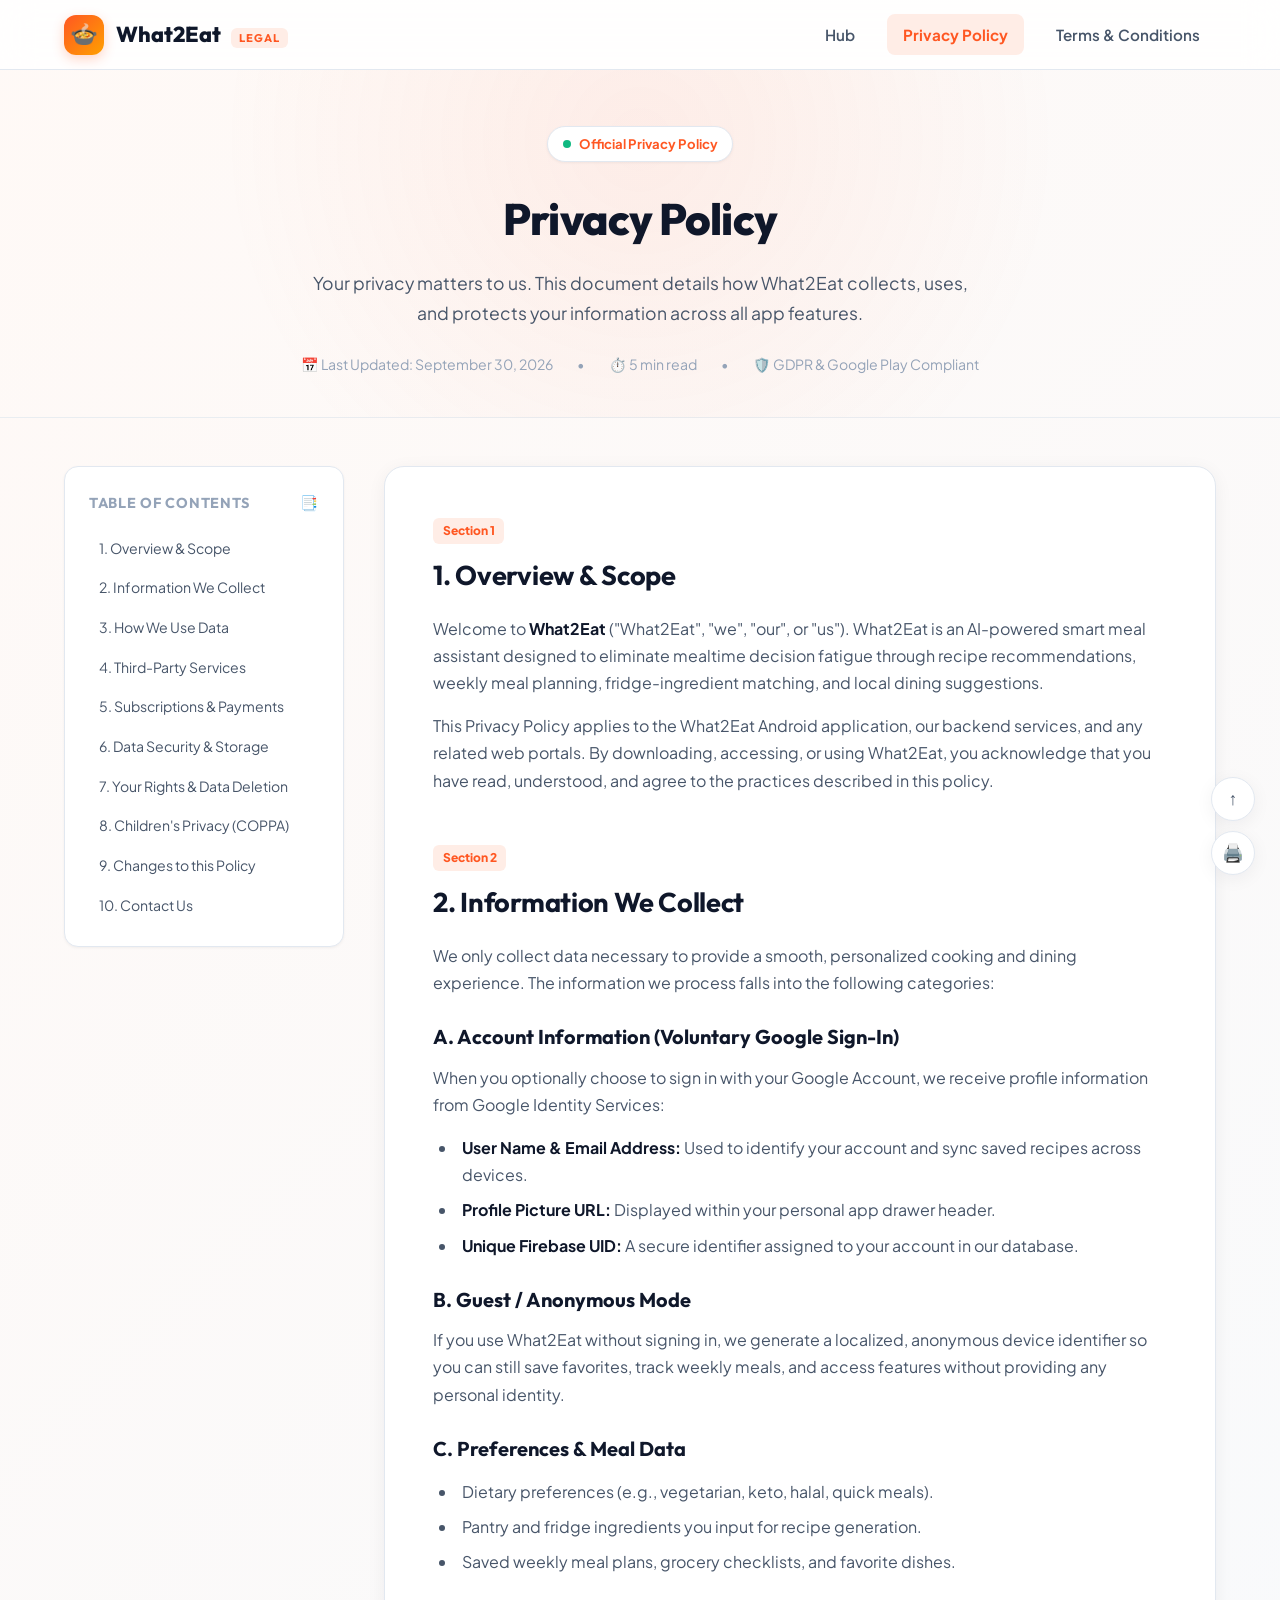
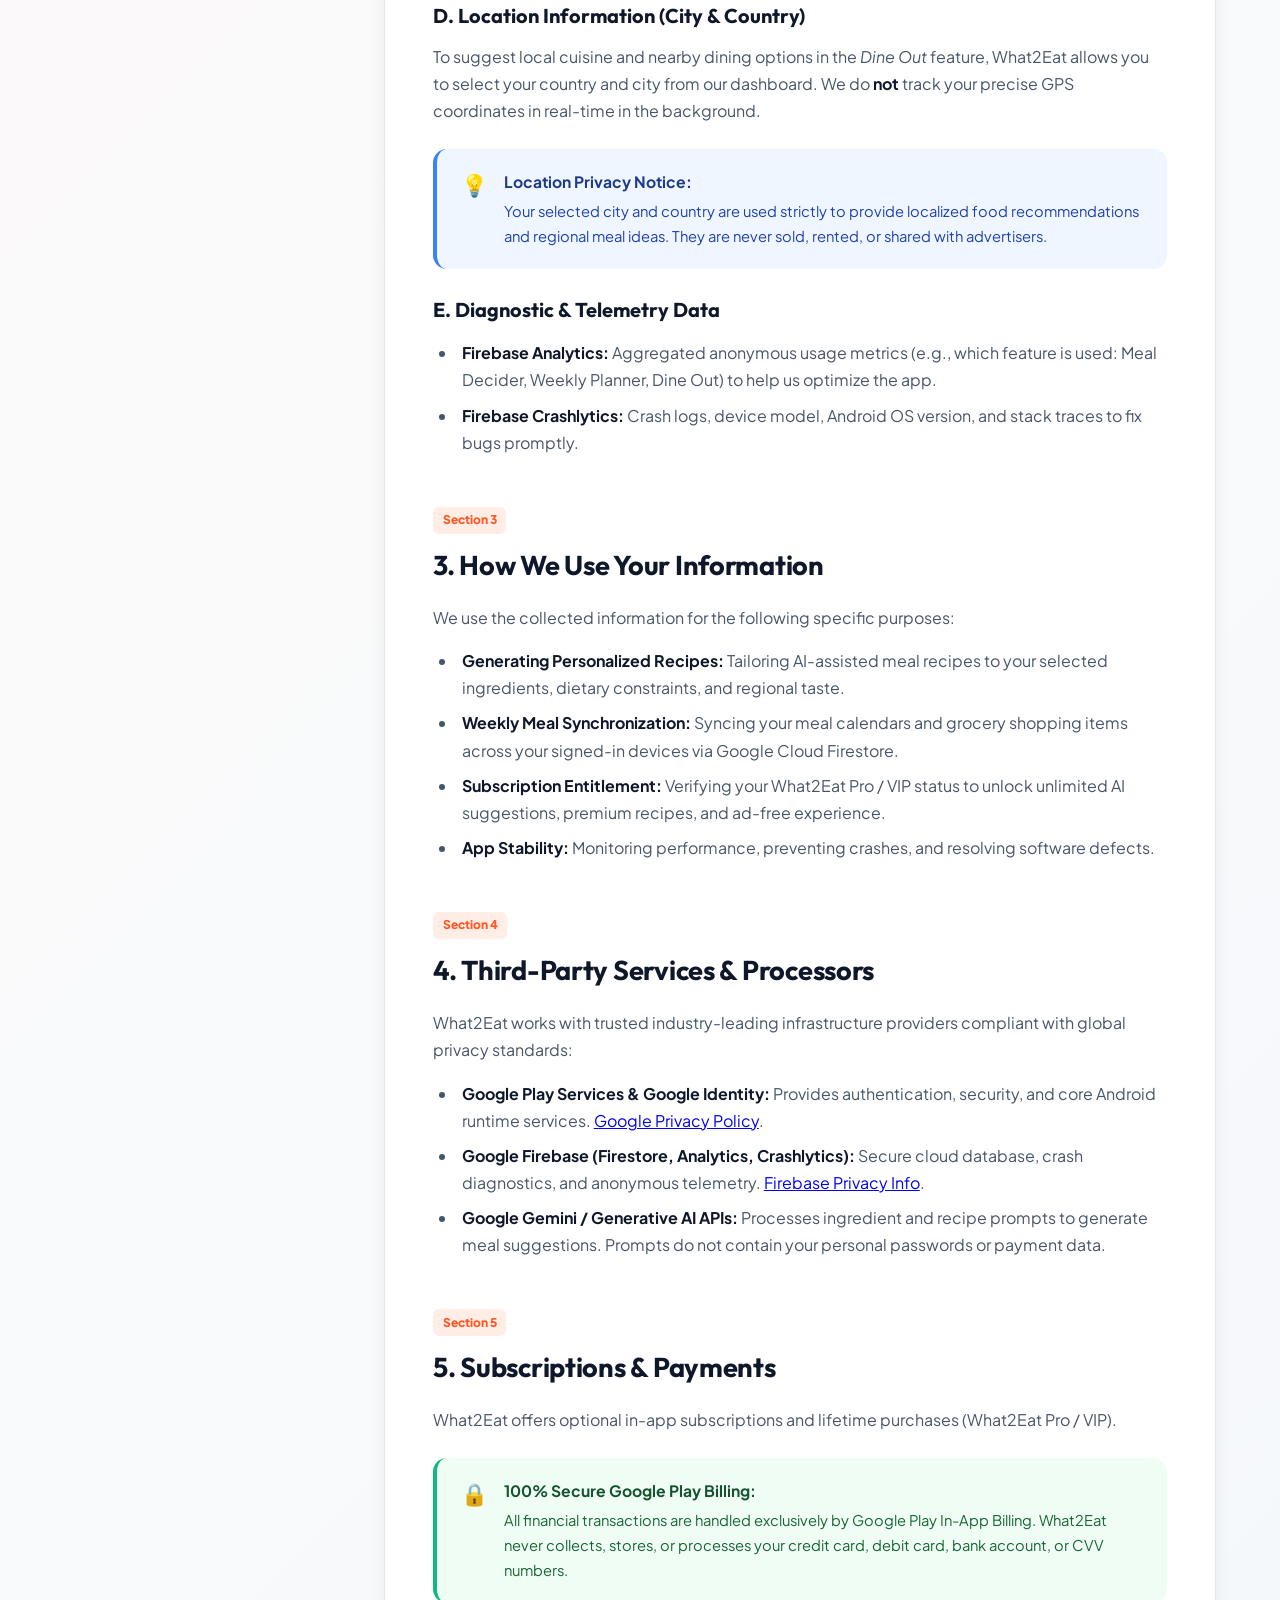
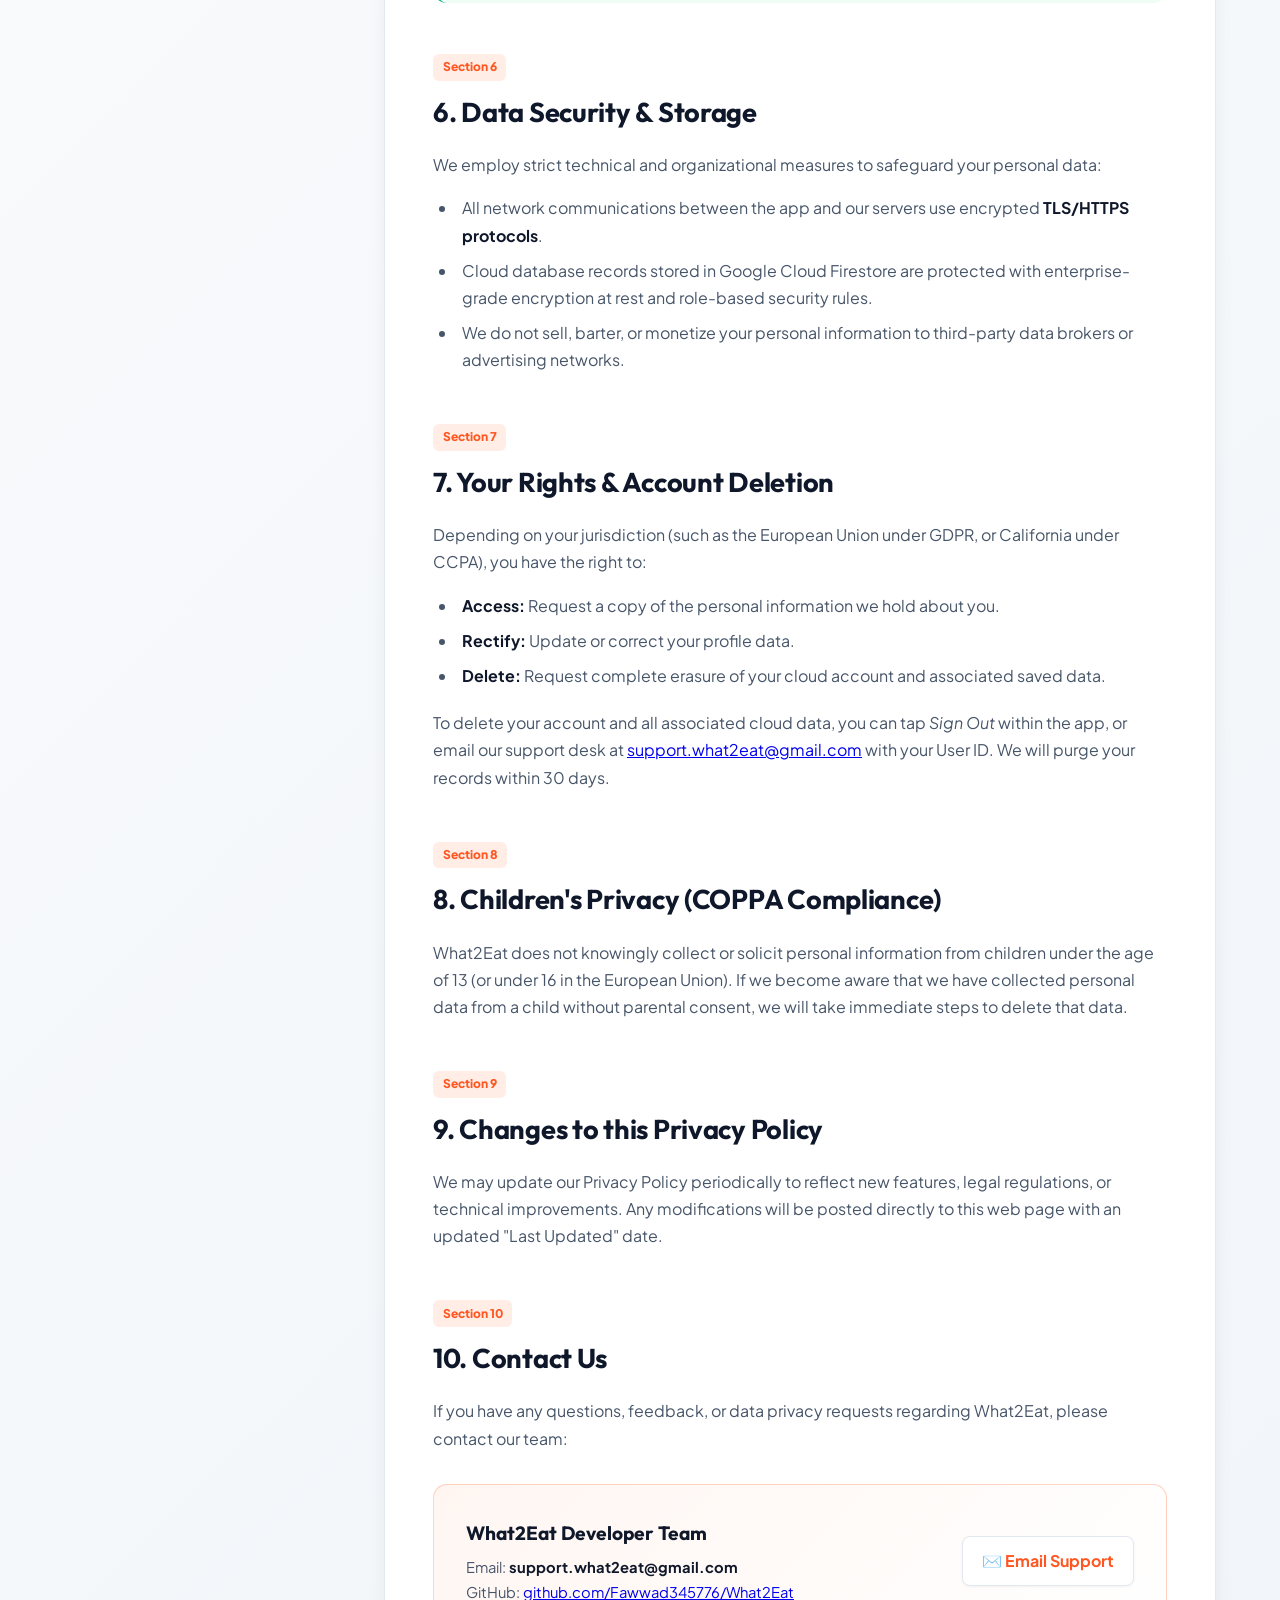
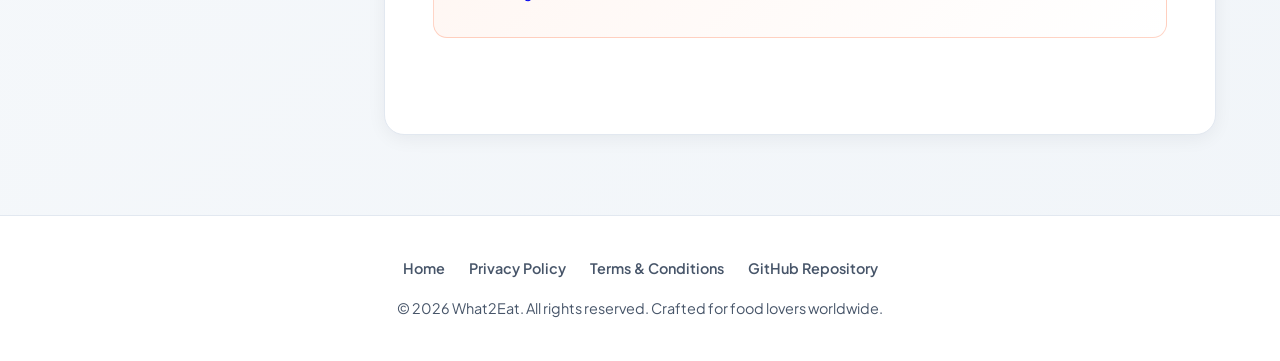
==== docs/privacy.html @ fb0b121f "Add Privacy Policy and Terms and Conditions web pages for GitHub Pages" ====
<!DOCTYPE html>
<html lang="en">
<head>
  <meta charset="UTF-8">
  <meta name="viewport" content="width=device-width, initial-scale=1.0">
  <title>Privacy Policy - What2Eat AI Meal Planner</title>
  <meta name="description" content="Privacy Policy for What2Eat: AI Meal Planner & Recipe Decider app. Learn how we handle your data, Google authentication, subscriptions, and security.">
  <link rel="preconnect" href="https://fonts.googleapis.com">
  <link rel="preconnect" href="https://fonts.gstatic.com" crossorigin>
  <link href="https://fonts.googleapis.com/css2?family=Outfit:wght@600;700;800&family=Plus+Jakarta+Sans:wght@400;500;600;700&display=swap" rel="stylesheet">
  <link rel="stylesheet" href="styles.css">
</head>
<body>

  <!-- Top Navigation Bar -->
  <header class="navbar">
    <div class="nav-container">
      <a href="index.html" class="brand-link" id="brand-logo-link">
        <div class="brand-icon">🍲</div>
        <span>What2Eat <span class="brand-badge">Legal</span></span>
      </a>
      <nav class="nav-links">
        <a href="index.html" class="nav-item">Hub</a>
        <a href="privacy.html" class="nav-item active">Privacy Policy</a>
        <a href="terms.html" class="nav-item">Terms & Conditions</a>
      </nav>
    </div>
  </header>

  <!-- Hero Header -->
  <section class="hero-header">
    <div class="hero-pill">
      <span class="dot"></span> Official Privacy Policy
    </div>
    <h1 class="hero-title">Privacy Policy</h1>
    <p class="hero-subtitle">
      Your privacy matters to us. This document details how What2Eat collects, uses, and protects your information across all app features.
    </p>
    <div class="hero-meta">
      <span>📅 Last Updated: September 30, 2026</span>
      <span>•</span>
      <span>⏱️ 5 min read</span>
      <span>•</span>
      <span>🛡️ GDPR & Google Play Compliant</span>
    </div>
  </section>

  <!-- Content Grid -->
  <main class="doc-wrapper">

    <!-- Table of Contents Sidebar -->
    <aside class="sidebar">
      <div class="sidebar-title">
        <span>Table of Contents</span>
        <span>📑</span>
      </div>
      <ul class="toc-list">
        <li><a href="#overview" class="toc-link">1. Overview & Scope</a></li>
        <li><a href="#data-collection" class="toc-link">2. Information We Collect</a></li>
        <li><a href="#data-usage" class="toc-link">3. How We Use Data</a></li>
        <li><a href="#third-parties" class="toc-link">4. Third-Party Services</a></li>
        <li><a href="#billing" class="toc-link">5. Subscriptions & Payments</a></li>
        <li><a href="#retention-security" class="toc-link">6. Data Security & Storage</a></li>
        <li><a href="#user-rights" class="toc-link">7. Your Rights & Data Deletion</a></li>
        <li><a href="#children" class="toc-link">8. Children's Privacy (COPPA)</a></li>
        <li><a href="#changes" class="toc-link">9. Changes to this Policy</a></li>
        <li><a href="#contact" class="toc-link">10. Contact Us</a></li>
      </ul>
    </aside>

    <!-- Main Policy Article -->
    <article class="doc-article">

      <section id="overview" class="doc-section">
        <span class="section-badge">Section 1</span>
        <h2>1. Overview & Scope</h2>
        <p>
          Welcome to <strong>What2Eat</strong> ("What2Eat", "we", "our", or "us"). What2Eat is an AI-powered smart meal assistant designed to eliminate mealtime decision fatigue through recipe recommendations, weekly meal planning, fridge-ingredient matching, and local dining suggestions.
        </p>
        <p>
          This Privacy Policy applies to the What2Eat Android application, our backend services, and any related web portals. By downloading, accessing, or using What2Eat, you acknowledge that you have read, understood, and agree to the practices described in this policy.
        </p>
      </section>

      <section id="data-collection" class="doc-section">
        <span class="section-badge">Section 2</span>
        <h2>2. Information We Collect</h2>
        <p>
          We only collect data necessary to provide a smooth, personalized cooking and dining experience. The information we process falls into the following categories:
        </p>

        <h3>A. Account Information (Voluntary Google Sign-In)</h3>
        <p>
          When you optionally choose to sign in with your Google Account, we receive profile information from Google Identity Services:
        </p>
        <ul>
          <li><strong>User Name & Email Address:</strong> Used to identify your account and sync saved recipes across devices.</li>
          <li><strong>Profile Picture URL:</strong> Displayed within your personal app drawer header.</li>
          <li><strong>Unique Firebase UID:</strong> A secure identifier assigned to your account in our database.</li>
        </ul>

        <h3>B. Guest / Anonymous Mode</h3>
        <p>
          If you use What2Eat without signing in, we generate a localized, anonymous device identifier so you can still save favorites, track weekly meals, and access features without providing any personal identity.
        </p>

        <h3>C. Preferences & Meal Data</h3>
        <ul>
          <li>Dietary preferences (e.g., vegetarian, keto, halal, quick meals).</li>
          <li>Pantry and fridge ingredients you input for recipe generation.</li>
          <li>Saved weekly meal plans, grocery checklists, and favorite dishes.</li>
        </ul>

        <h3>D. Location Information (City & Country)</h3>
        <p>
          To suggest local cuisine and nearby dining options in the <em>Dine Out</em> feature, What2Eat allows you to select your country and city from our dashboard. We do <strong>not</strong> track your precise GPS coordinates in real-time in the background.
        </p>

        <div class="callout callout-info">
          <div class="callout-icon">💡</div>
          <div class="callout-content">
            <strong>Location Privacy Notice:</strong>
            <p>Your selected city and country are used strictly to provide localized food recommendations and regional meal ideas. They are never sold, rented, or shared with advertisers.</p>
          </div>
        </div>

        <h3>E. Diagnostic & Telemetry Data</h3>
        <ul>
          <li><strong>Firebase Analytics:</strong> Aggregated anonymous usage metrics (e.g., which feature is used: Meal Decider, Weekly Planner, Dine Out) to help us optimize the app.</li>
          <li><strong>Firebase Crashlytics:</strong> Crash logs, device model, Android OS version, and stack traces to fix bugs promptly.</li>
        </ul>
      </section>

      <section id="data-usage" class="doc-section">
        <span class="section-badge">Section 3</span>
        <h2>3. How We Use Your Information</h2>
        <p>We use the collected information for the following specific purposes:</p>
        <ul>
          <li><strong>Generating Personalized Recipes:</strong> Tailoring AI-assisted meal recipes to your selected ingredients, dietary constraints, and regional taste.</li>
          <li><strong>Weekly Meal Synchronization:</strong> Syncing your meal calendars and grocery shopping items across your signed-in devices via Google Cloud Firestore.</li>
          <li><strong>Subscription Entitlement:</strong> Verifying your What2Eat Pro / VIP status to unlock unlimited AI suggestions, premium recipes, and ad-free experience.</li>
          <li><strong>App Stability:</strong> Monitoring performance, preventing crashes, and resolving software defects.</li>
        </ul>
      </section>

      <section id="third-parties" class="doc-section">
        <span class="section-badge">Section 4</span>
        <h2>4. Third-Party Services & Processors</h2>
        <p>
          What2Eat works with trusted industry-leading infrastructure providers compliant with global privacy standards:
        </p>
        <ul>
          <li>
            <strong>Google Play Services & Google Identity:</strong> Provides authentication, security, and core Android runtime services. 
            <a href="https://policies.google.com/privacy" target="_blank" rel="noopener">Google Privacy Policy</a>.
          </li>
          <li>
            <strong>Google Firebase (Firestore, Analytics, Crashlytics):</strong> Secure cloud database, crash diagnostics, and anonymous telemetry.
            <a href="https://firebase.google.com/support/privacy" target="_blank" rel="noopener">Firebase Privacy Info</a>.
          </li>
          <li>
            <strong>Google Gemini / Generative AI APIs:</strong> Processes ingredient and recipe prompts to generate meal suggestions. Prompts do not contain your personal passwords or payment data.
          </li>
        </ul>
      </section>

      <section id="billing" class="doc-section">
        <span class="section-badge">Section 5</span>
        <h2>5. Subscriptions & Payments</h2>
        <p>
          What2Eat offers optional in-app subscriptions and lifetime purchases (What2Eat Pro / VIP). 
        </p>
        <div class="callout callout-success">
          <div class="callout-icon">🔒</div>
          <div class="callout-content">
            <strong>100% Secure Google Play Billing:</strong>
            <p>All financial transactions are handled exclusively by Google Play In-App Billing. What2Eat never collects, stores, or processes your credit card, debit card, bank account, or CVV numbers.</p>
          </div>
        </div>
      </section>

      <section id="retention-security" class="doc-section">
        <span class="section-badge">Section 6</span>
        <h2>6. Data Security & Storage</h2>
        <p>
          We employ strict technical and organizational measures to safeguard your personal data:
        </p>
        <ul>
          <li>All network communications between the app and our servers use encrypted <strong>TLS/HTTPS protocols</strong>.</li>
          <li>Cloud database records stored in Google Cloud Firestore are protected with enterprise-grade encryption at rest and role-based security rules.</li>
          <li>We do not sell, barter, or monetize your personal information to third-party data brokers or advertising networks.</li>
        </ul>
      </section>

      <section id="user-rights" class="doc-section">
        <span class="section-badge">Section 7</span>
        <h2>7. Your Rights & Account Deletion</h2>
        <p>
          Depending on your jurisdiction (such as the European Union under GDPR, or California under CCPA), you have the right to:
        </p>
        <ul>
          <li><strong>Access:</strong> Request a copy of the personal information we hold about you.</li>
          <li><strong>Rectify:</strong> Update or correct your profile data.</li>
          <li><strong>Delete:</strong> Request complete erasure of your cloud account and associated saved data.</li>
        </ul>
        <p>
          To delete your account and all associated cloud data, you can tap <em>Sign Out</em> within the app, or email our support desk at <a href="mailto:support.what2eat@gmail.com">support.what2eat@gmail.com</a> with your User ID. We will purge your records within 30 days.
        </p>
      </section>

      <section id="children" class="doc-section">
        <span class="section-badge">Section 8</span>
        <h2>8. Children's Privacy (COPPA Compliance)</h2>
        <p>
          What2Eat does not knowingly collect or solicit personal information from children under the age of 13 (or under 16 in the European Union). If we become aware that we have collected personal data from a child without parental consent, we will take immediate steps to delete that data.
        </p>
      </section>

      <section id="changes" class="doc-section">
        <span class="section-badge">Section 9</span>
        <h2>9. Changes to this Privacy Policy</h2>
        <p>
          We may update our Privacy Policy periodically to reflect new features, legal regulations, or technical improvements. Any modifications will be posted directly to this web page with an updated "Last Updated" date.
        </p>
      </section>

      <section id="contact" class="doc-section">
        <span class="section-badge">Section 10</span>
        <h2>10. Contact Us</h2>
        <p>
          If you have any questions, feedback, or data privacy requests regarding What2Eat, please contact our team:
        </p>
        <div class="contact-box">
          <div class="contact-info">
            <h4>What2Eat Developer Team</h4>
            <p>Email: <strong>support.what2eat@gmail.com</strong></p>
            <p>GitHub: <a href="https://github.com/Fawwad345776/What2Eat" target="_blank" rel="noopener">github.com/Fawwad345776/What2Eat</a></p>
          </div>
          <a href="mailto:support.what2eat@gmail.com" class="contact-email-btn" id="contact-email-btn">
            ✉️ Email Support
          </a>
        </div>
      </section>

    </article>
  </main>

  <!-- Floating Buttons -->
  <div class="floating-actions">
    <button class="fab-btn" onclick="window.scrollTo({top: 0, behavior: 'smooth'})" title="Back to top" id="btn-back-top">↑</button>
    <button class="fab-btn" onclick="window.print()" title="Print policy" id="btn-print-policy">🖨️</button>
  </div>

  <!-- Footer -->
  <footer class="footer">
    <div class="footer-links">
      <a href="index.html" class="footer-link">Home</a>
      <a href="privacy.html" class="footer-link">Privacy Policy</a>
      <a href="terms.html" class="footer-link">Terms & Conditions</a>
      <a href="https://github.com/Fawwad345776/What2Eat" class="footer-link" target="_blank" rel="noopener">GitHub Repository</a>
    </div>
    <p>© 2026 What2Eat. All rights reserved. Crafted for food lovers worldwide.</p>
  </footer>

</body>
</html>
---- docs/styles.css ----
/* ==========================================================================
   What2Eat AI - Legal & Policy Documentation Stylesheet
   Modern, Premium, Responsive Food Tech Aesthetics
   ========================================================================== */

:root {
  --primary: #FF5722;
  --primary-hover: #E64A19;
  --primary-light: #FFEDE6;
  --primary-glow: rgba(255, 87, 34, 0.25);
  --accent: #FFA000;
  --bg-gradient: linear-gradient(135deg, #FFF9F6 0%, #F8FAFC 50%, #F1F5F9 100%);
  --surface: #FFFFFF;
  --surface-alt: #F8FAFC;
  --surface-glass: rgba(255, 255, 255, 0.85);
  --text-main: #0F172A;
  --text-secondary: #475569;
  --text-muted: #94A3B8;
  --border: #E2E8F0;
  --border-light: rgba(226, 232, 240, 0.7);
  --shadow-sm: 0 1px 3px rgba(0, 0, 0, 0.05);
  --shadow-md: 0 4px 20px -2px rgba(15, 23, 42, 0.07);
  --shadow-lg: 0 10px 30px -5px rgba(255, 87, 34, 0.12);
  --radius-sm: 8px;
  --radius-md: 14px;
  --radius-lg: 20px;
  --font-heading: 'Outfit', -apple-system, BlinkMacSystemFont, 'Segoe UI', Roboto, sans-serif;
  --font-body: 'Plus Jakarta Sans', -apple-system, BlinkMacSystemFont, 'Segoe UI', Roboto, sans-serif;
}

* {
  margin: 0;
  padding: 0;
  box-sizing: border-box;
}

html {
  scroll-behavior: smooth;
  font-size: 16px;
}

body {
  font-family: var(--font-body);
  background: var(--bg-gradient);
  color: var(--text-main);
  line-height: 1.7;
  min-height: 100vh;
  display: flex;
  flex-direction: column;
  -webkit-font-smoothing: antialiased;
}

/* ── Top Navigation Bar ─────────────────────────────────────────────────── */
.navbar {
  position: sticky;
  top: 0;
  z-index: 1000;
  background: var(--surface-glass);
  backdrop-filter: blur(16px);
  -webkit-backdrop-filter: blur(16px);
  border-bottom: 1px solid var(--border);
  transition: all 0.3s ease;
}

.nav-container {
  max-width: 1200px;
  margin: 0 auto;
  padding: 0.85rem 1.5rem;
  display: flex;
  align-items: center;
  justify-content: space-between;
}

.brand-link {
  display: flex;
  align-items: center;
  gap: 0.75rem;
  text-decoration: none;
  color: var(--text-main);
  font-family: var(--font-heading);
  font-weight: 800;
  font-size: 1.35rem;
}

.brand-icon {
  width: 40px;
  height: 40px;
  background: linear-gradient(135deg, var(--primary) 0%, var(--accent) 100%);
  border-radius: 12px;
  display: flex;
  align-items: center;
  justify-content: center;
  font-size: 1.4rem;
  box-shadow: 0 4px 12px var(--primary-glow);
}

.brand-badge {
  font-size: 0.7rem;
  text-transform: uppercase;
  letter-spacing: 0.08em;
  background: var(--primary-light);
  color: var(--primary);
  font-weight: 700;
  padding: 0.2rem 0.5rem;
  border-radius: 6px;
  margin-left: 0.4rem;
}

.nav-links {
  display: flex;
  align-items: center;
  gap: 1rem;
}

.nav-item {
  text-decoration: none;
  color: var(--text-secondary);
  font-weight: 600;
  font-size: 0.95rem;
  padding: 0.5rem 1rem;
  border-radius: var(--radius-sm);
  transition: all 0.2s ease;
}

.nav-item:hover {
  color: var(--primary);
  background: var(--primary-light);
}

.nav-item.active {
  color: var(--primary);
  background: var(--primary-light);
  font-weight: 700;
}

/* ── Hero Header ────────────────────────────────────────────────────────── */
.hero-header {
  padding: 3.5rem 1.5rem 2.5rem;
  text-align: center;
  background: radial-gradient(circle at 50% 20%, rgba(255, 87, 34, 0.08) 0%, transparent 60%);
  border-bottom: 1px solid var(--border-light);
}

.hero-pill {
  display: inline-flex;
  align-items: center;
  gap: 0.5rem;
  background: var(--surface);
  border: 1px solid var(--border);
  padding: 0.35rem 0.9rem;
  border-radius: 50px;
  font-size: 0.82rem;
  font-weight: 700;
  color: var(--primary);
  box-shadow: var(--shadow-sm);
  margin-bottom: 1.25rem;
}

.hero-pill .dot {
  width: 8px;
  height: 8px;
  background: #10B981;
  border-radius: 50%;
  animation: pulse 2s infinite;
}

@keyframes pulse {
  0% { transform: scale(0.95); box-shadow: 0 0 0 0 rgba(16, 185, 129, 0.7); }
  70% { transform: scale(1); box-shadow: 0 0 0 6px rgba(16, 185, 129, 0); }
  100% { transform: scale(0.95); box-shadow: 0 0 0 0 rgba(16, 185, 129, 0); }
}

.hero-title {
  font-family: var(--font-heading);
  font-size: 2.75rem;
  font-weight: 800;
  letter-spacing: -0.02em;
  color: var(--text-main);
  margin-bottom: 0.8rem;
}

.hero-subtitle {
  color: var(--text-secondary);
  font-size: 1.1rem;
  max-width: 680px;
  margin: 0 auto 1.5rem;
}

.hero-meta {
  display: flex;
  align-items: center;
  justify-content: center;
  gap: 1.5rem;
  color: var(--text-muted);
  font-size: 0.88rem;
}

.hero-meta span {
  display: flex;
  align-items: center;
  gap: 0.4rem;
}

/* ── Content Layout ─────────────────────────────────────────────────────── */
.doc-wrapper {
  max-width: 1200px;
  margin: 0 auto;
  padding: 3rem 1.5rem 5rem;
  display: grid;
  grid-template-columns: 280px 1fr;
  gap: 2.5rem;
  flex: 1;
}

/* ── Table of Contents (Sidebar) ────────────────────────────────────────── */
.sidebar {
  position: sticky;
  top: 90px;
  height: fit-content;
  max-height: calc(100vh - 120px);
  overflow-y: auto;
  background: var(--surface);
  border: 1px solid var(--border);
  border-radius: var(--radius-md);
  padding: 1.5rem;
  box-shadow: var(--shadow-sm);
}

.sidebar-title {
  font-family: var(--font-heading);
  font-size: 0.9rem;
  font-weight: 700;
  text-transform: uppercase;
  letter-spacing: 0.05em;
  color: var(--text-muted);
  margin-bottom: 1rem;
  display: flex;
  align-items: center;
  justify-content: space-between;
}

.toc-list {
  list-style: none;
  display: flex;
  flex-direction: column;
  gap: 0.35rem;
}

.toc-link {
  display: block;
  text-decoration: none;
  color: var(--text-secondary);
  font-size: 0.88rem;
  padding: 0.45rem 0.65rem;
  border-radius: 6px;
  transition: all 0.2s ease;
  line-height: 1.4;
}

.toc-link:hover {
  color: var(--primary);
  background: var(--primary-light);
  transform: translateX(3px);
}

/* ── Document Body ──────────────────────────────────────────────────────── */
.doc-article {
  background: var(--surface);
  border: 1px solid var(--border);
  border-radius: var(--radius-lg);
  padding: 3rem;
  box-shadow: var(--shadow-md);
}

.doc-section {
  margin-bottom: 3rem;
  scroll-margin-top: 100px;
}

.section-badge {
  display: inline-block;
  background: var(--primary-light);
  color: var(--primary);
  font-weight: 800;
  font-size: 0.75rem;
  padding: 0.2rem 0.6rem;
  border-radius: 6px;
  margin-bottom: 0.5rem;
}

.doc-section h2 {
  font-family: var(--font-heading);
  font-size: 1.7rem;
  font-weight: 700;
  letter-spacing: -0.01em;
  color: var(--text-main);
  margin-bottom: 1rem;
  display: flex;
  align-items: center;
  gap: 0.5rem;
}

.doc-section h3 {
  font-family: var(--font-heading);
  font-size: 1.25rem;
  font-weight: 700;
  color: var(--text-main);
  margin: 1.5rem 0 0.6rem;
}

.doc-section p {
  color: var(--text-secondary);
  margin-bottom: 1rem;
  font-size: 1rem;
}

.doc-section ul, .doc-section ol {
  margin: 0.75rem 0 1.25rem 1.5rem;
  color: var(--text-secondary);
}

.doc-section li {
  margin-bottom: 0.5rem;
  padding-left: 0.3rem;
}

.doc-section strong {
  color: var(--text-main);
}

/* ── Callout Box Designs ────────────────────────────────────────────────── */
.callout {
  padding: 1.25rem 1.5rem;
  border-radius: var(--radius-md);
  margin: 1.5rem 0;
  display: flex;
  gap: 1rem;
  align-items: flex-start;
}

.callout-icon {
  font-size: 1.35rem;
  flex-shrink: 0;
  line-height: 1.5;
}

.callout-content {
  flex: 1;
}

.callout-content strong {
  display: block;
  font-size: 0.98rem;
  margin-bottom: 0.25rem;
}

.callout-content p {
  margin-bottom: 0;
  font-size: 0.92rem;
}

.callout-info {
  background: #EFF6FF;
  border-left: 4px solid #3B82F6;
  color: #1E40AF;
}
.callout-info strong { color: #1E3A8A; }
.callout-info p { color: #1E40AF; }

.callout-warning {
  background: #FFFBEB;
  border-left: 4px solid #F59E0B;
  color: #92400E;
}
.callout-warning strong { color: #78350F; }
.callout-warning p { color: #92400E; }

.callout-danger {
  background: #FEF2F2;
  border-left: 4px solid #EF4444;
  color: #991B1B;
}
.callout-danger strong { color: #7F1D1D; }
.callout-danger p { color: #991B1B; }

.callout-success {
  background: #F0FDF4;
  border-left: 4px solid #10B981;
  color: #166534;
}
.callout-success strong { color: #14532D; }
.callout-success p { color: #166534; }

/* ── Interactive Hub Cards (Index Page) ─────────────────────────────────── */
.hub-grid {
  display: grid;
  grid-template-columns: repeat(auto-fit, minmax(320px, 1fr));
  gap: 2rem;
  margin: 2rem 0;
}

.hub-card {
  background: var(--surface);
  border: 1px solid var(--border);
  border-radius: var(--radius-lg);
  padding: 2.25rem;
  box-shadow: var(--shadow-sm);
  transition: all 0.3s ease;
  display: flex;
  flex-direction: column;
  position: relative;
  overflow: hidden;
}

.hub-card:hover {
  transform: translateY(-5px);
  box-shadow: var(--shadow-lg);
  border-color: rgba(255, 87, 34, 0.4);
}

.hub-card::before {
  content: '';
  position: absolute;
  top: 0;
  left: 0;
  right: 0;
  height: 4px;
  background: linear-gradient(90deg, var(--primary), var(--accent));
  opacity: 0;
  transition: opacity 0.3s ease;
}

.hub-card:hover::before {
  opacity: 1;
}

.hub-card-icon {
  width: 52px;
  height: 52px;
  border-radius: var(--radius-md);
  background: var(--primary-light);
  display: flex;
  align-items: center;
  justify-content: center;
  font-size: 1.75rem;
  margin-bottom: 1.25rem;
}

.hub-card h3 {
  font-family: var(--font-heading);
  font-size: 1.5rem;
  font-weight: 700;
  color: var(--text-main);
  margin-bottom: 0.6rem;
}

.hub-card p {
  color: var(--text-secondary);
  font-size: 0.95rem;
  flex: 1;
  margin-bottom: 1.5rem;
}

.hub-btn {
  display: inline-flex;
  align-items: center;
  justify-content: center;
  gap: 0.5rem;
  background: linear-gradient(135deg, var(--primary), var(--accent));
  color: #FFFFFF;
  text-decoration: none;
  font-weight: 700;
  font-size: 0.95rem;
  padding: 0.75rem 1.25rem;
  border-radius: var(--radius-sm);
  box-shadow: 0 4px 14px var(--primary-glow);
  transition: all 0.2s ease;
}

.hub-btn:hover {
  transform: scale(1.02);
  box-shadow: 0 6px 18px var(--primary-glow);
}

/* ── Contact Section Box ────────────────────────────────────────────────── */
.contact-box {
  background: linear-gradient(135deg, #FFF6F2 0%, #FFFFFF 100%);
  border: 1px solid rgba(255, 87, 34, 0.25);
  border-radius: var(--radius-md);
  padding: 2rem;
  margin-top: 2rem;
  display: flex;
  align-items: center;
  justify-content: space-between;
  flex-wrap: wrap;
  gap: 1.5rem;
}

.contact-info h4 {
  font-family: var(--font-heading);
  font-size: 1.2rem;
  color: var(--text-main);
  margin-bottom: 0.35rem;
}

.contact-info p {
  color: var(--text-secondary);
  font-size: 0.92rem;
  margin-bottom: 0;
}

.contact-email-btn {
  display: inline-flex;
  align-items: center;
  gap: 0.5rem;
  background: var(--surface);
  border: 1px solid var(--border);
  color: var(--primary);
  font-weight: 700;
  text-decoration: none;
  padding: 0.65rem 1.2rem;
  border-radius: var(--radius-sm);
  transition: all 0.2s ease;
  box-shadow: var(--shadow-sm);
}

.contact-email-btn:hover {
  background: var(--primary);
  color: #FFFFFF;
  border-color: var(--primary);
}

/* ── Footer ─────────────────────────────────────────────────────────────── */
.footer {
  background: var(--surface);
  border-top: 1px solid var(--border);
  padding: 2.5rem 1.5rem;
  text-align: center;
  color: var(--text-secondary);
  font-size: 0.9rem;
}

.footer-links {
  display: flex;
  justify-content: center;
  gap: 1.5rem;
  margin-bottom: 1rem;
  flex-wrap: wrap;
}

.footer-link {
  text-decoration: none;
  color: var(--text-secondary);
  font-weight: 600;
  transition: color 0.2s ease;
}

.footer-link:hover {
  color: var(--primary);
}

/* ── Floating Action Buttons (Back to top / Print) ──────────────────────── */
.floating-actions {
  position: fixed;
  bottom: 25px;
  right: 25px;
  display: flex;
  flex-direction: column;
  gap: 0.6rem;
  z-index: 999;
}

.fab-btn {
  width: 44px;
  height: 44px;
  border-radius: 50%;
  background: var(--surface);
  border: 1px solid var(--border);
  color: var(--text-secondary);
  box-shadow: var(--shadow-md);
  display: flex;
  align-items: center;
  justify-content: center;
  cursor: pointer;
  font-size: 1.1rem;
  transition: all 0.2s ease;
}

.fab-btn:hover {
  background: var(--primary);
  color: #FFFFFF;
  border-color: var(--primary);
  transform: translateY(-2px);
}

/* ── Responsive Queries ─────────────────────────────────────────────────── */
@media (max-width: 900px) {
  .doc-wrapper {
    grid-template-columns: 1fr;
  }
  .sidebar {
    position: static;
    max-height: none;
  }
  .hero-title {
    font-size: 2.2rem;
  }
  .doc-article {
    padding: 2rem 1.5rem;
  }
}

@media (max-width: 600px) {
  .nav-container {
    flex-direction: column;
    gap: 0.75rem;
  }
  .hero-header {
    padding: 2rem 1rem;
  }
  .hero-title {
    font-size: 1.85rem;
  }
  .doc-section h2 {
    font-size: 1.35rem;
  }
  .contact-box {
    flex-direction: column;
    align-items: flex-start;
  }
}
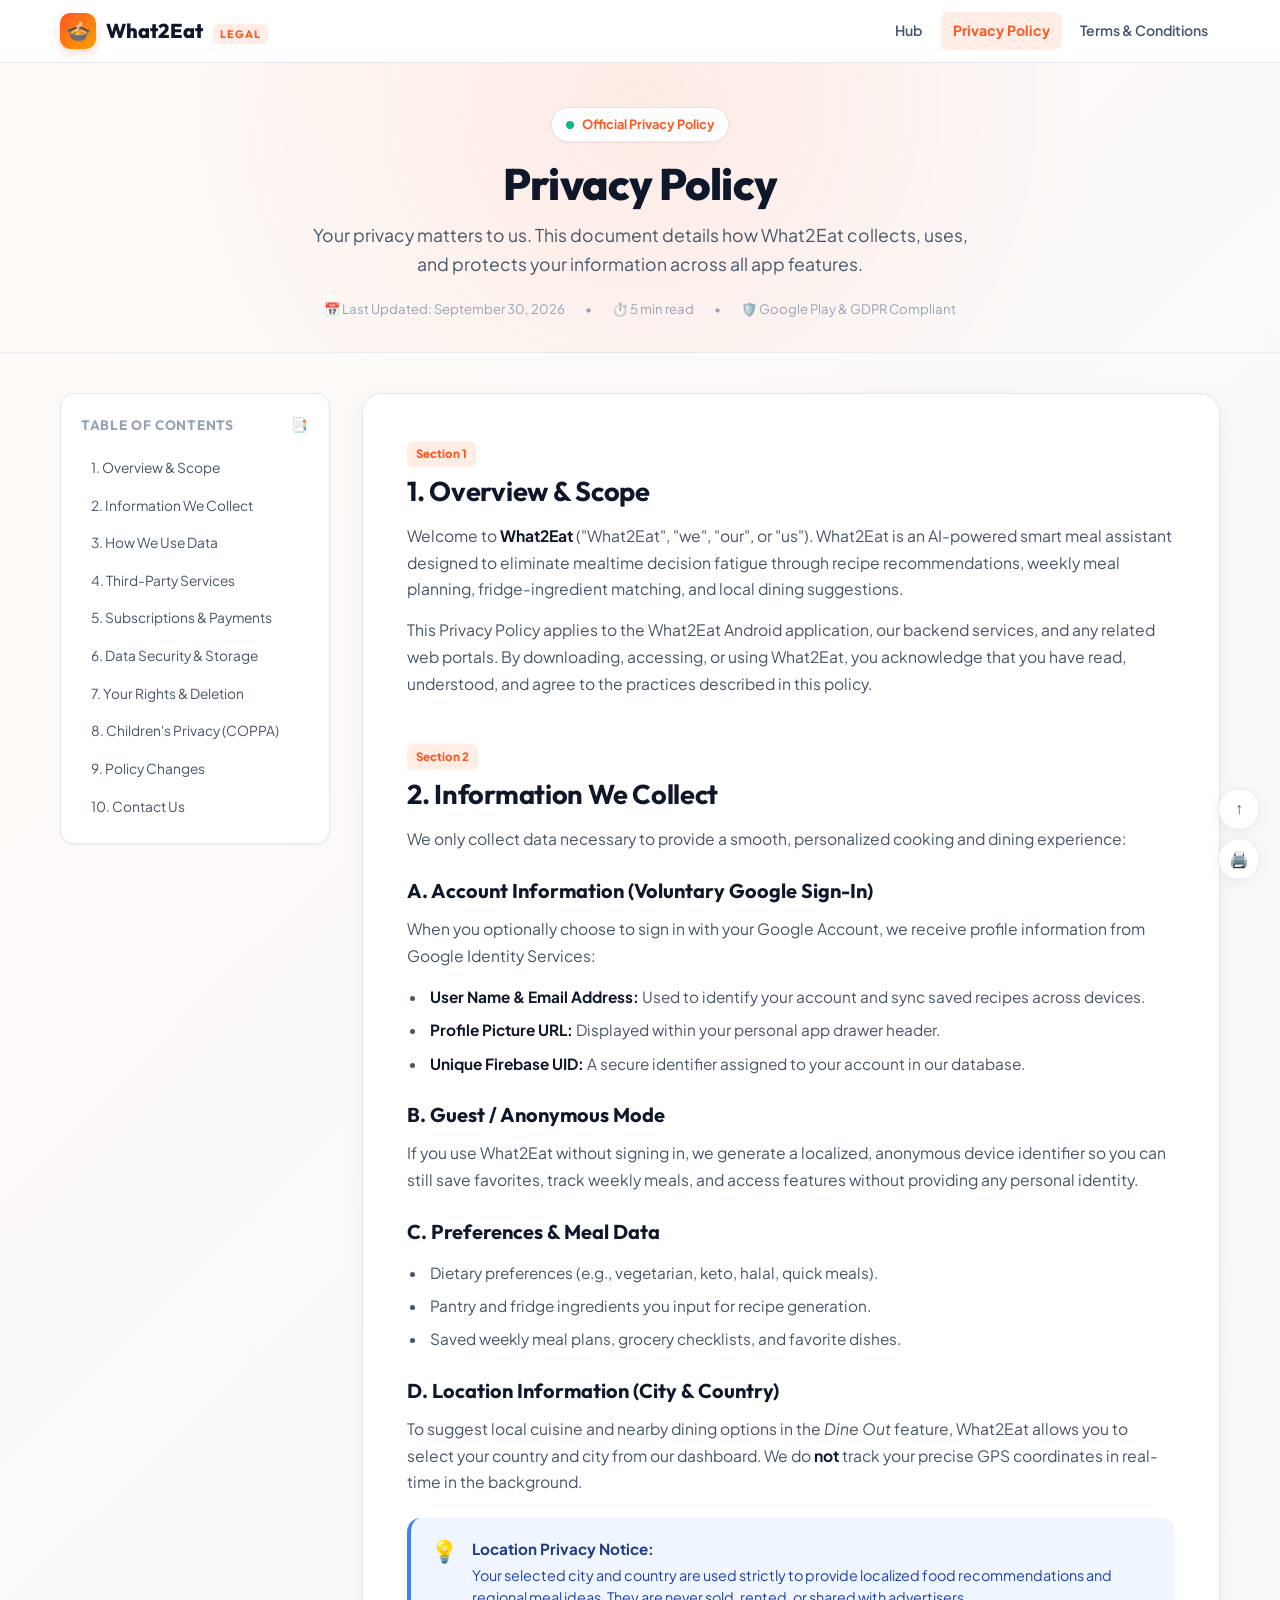
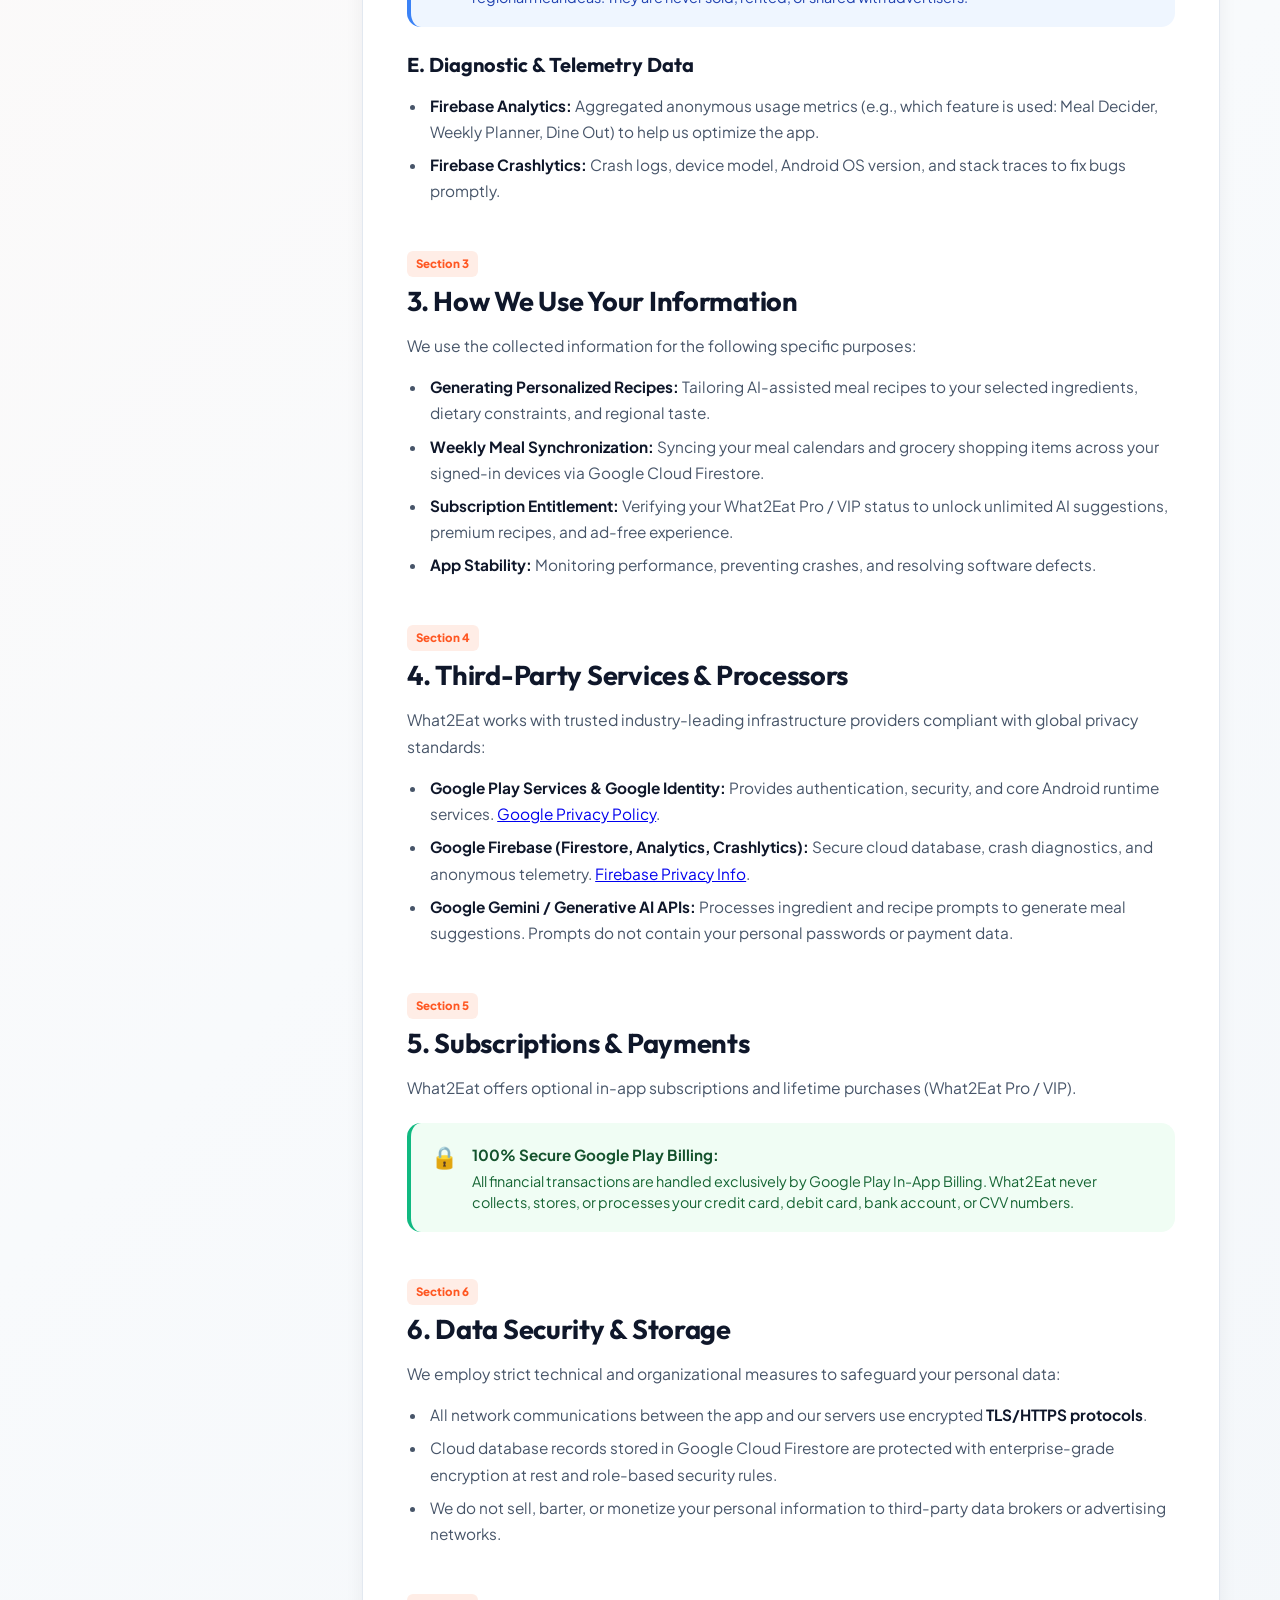
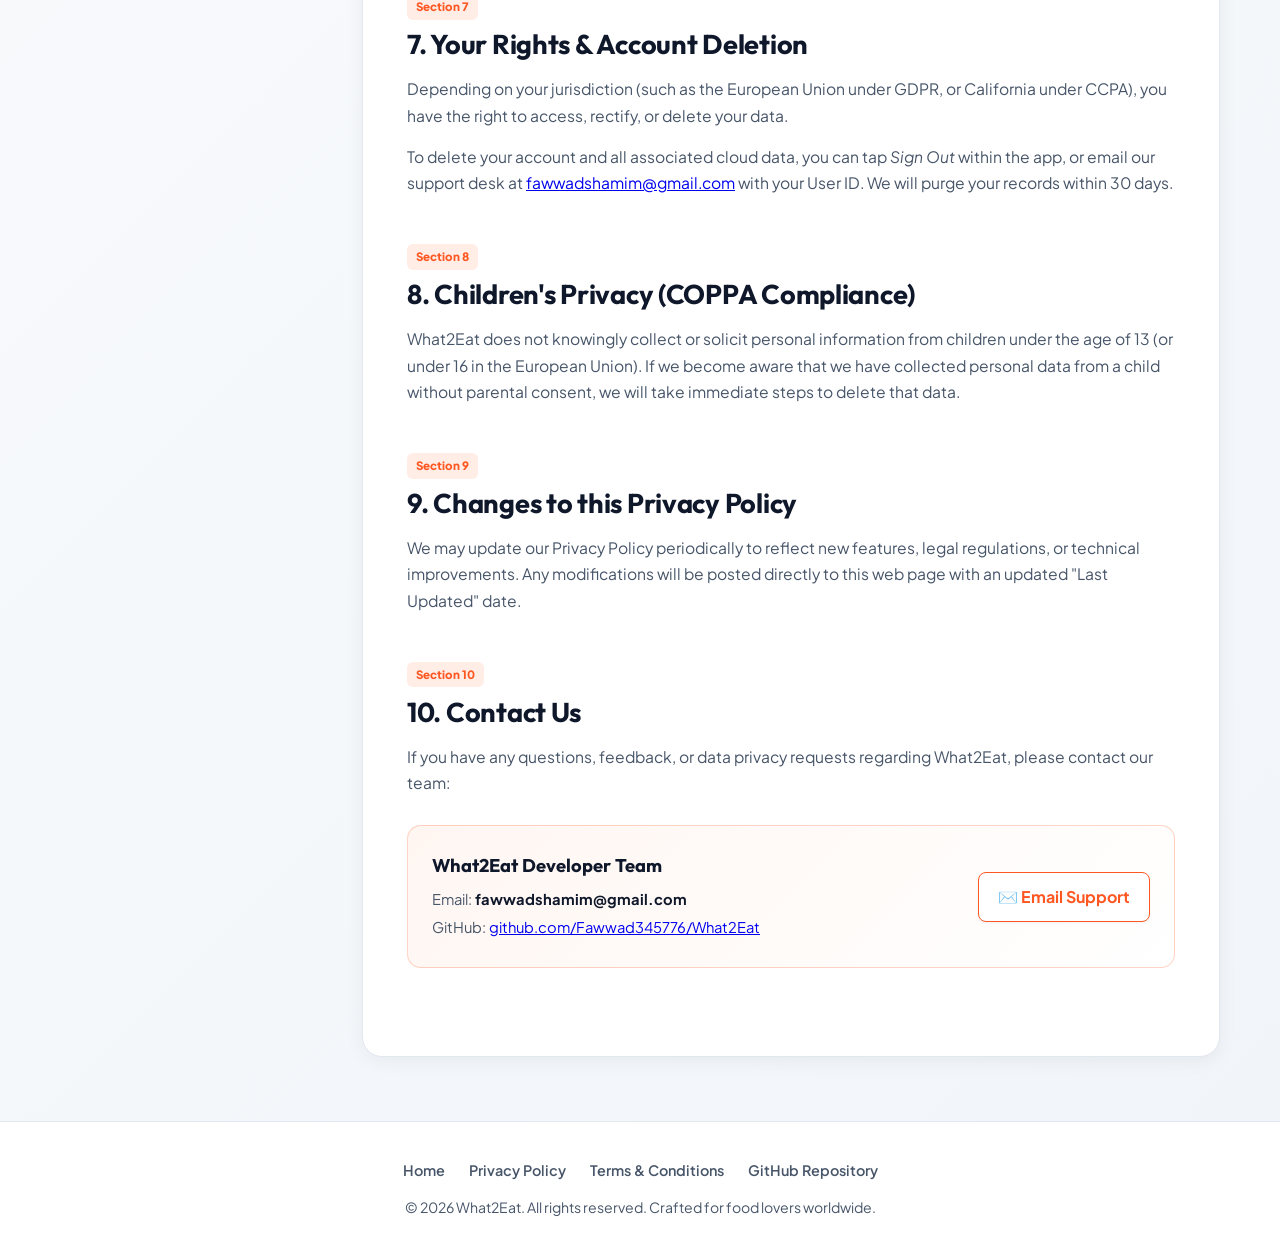
==== commit 40510da2: "Enhance mobile phone responsiveness and update email to fawwadshamim@gmail.com" ====
--- a/docs/privacy.html
+++ b/docs/privacy.html
@@ -2,7 +2,7 @@
 <html lang="en">
 <head>
   <meta charset="UTF-8">
-  <meta name="viewport" content="width=device-width, initial-scale=1.0">
+  <meta name="viewport" content="width=device-width, initial-scale=1.0, maximum-scale=5.0">
   <title>Privacy Policy - What2Eat AI Meal Planner</title>
   <meta name="description" content="Privacy Policy for What2Eat: AI Meal Planner & Recipe Decider app. Learn how we handle your data, Google authentication, subscriptions, and security.">
   <link rel="preconnect" href="https://fonts.googleapis.com">
@@ -41,14 +41,14 @@
       <span>•</span>
       <span>⏱️ 5 min read</span>
       <span>•</span>
-      <span>🛡️ GDPR & Google Play Compliant</span>
+      <span>🛡️ Google Play & GDPR Compliant</span>
     </div>
   </section>
 
   <!-- Content Grid -->
   <main class="doc-wrapper">
 
-    <!-- Table of Contents Sidebar -->
+    <!-- Desktop Table of Contents Sidebar -->
     <aside class="sidebar">
       <div class="sidebar-title">
         <span>Table of Contents</span>
@@ -61,9 +61,9 @@
         <li><a href="#third-parties" class="toc-link">4. Third-Party Services</a></li>
         <li><a href="#billing" class="toc-link">5. Subscriptions & Payments</a></li>
         <li><a href="#retention-security" class="toc-link">6. Data Security & Storage</a></li>
-        <li><a href="#user-rights" class="toc-link">7. Your Rights & Data Deletion</a></li>
+        <li><a href="#user-rights" class="toc-link">7. Your Rights & Deletion</a></li>
         <li><a href="#children" class="toc-link">8. Children's Privacy (COPPA)</a></li>
-        <li><a href="#changes" class="toc-link">9. Changes to this Policy</a></li>
+        <li><a href="#changes" class="toc-link">9. Policy Changes</a></li>
         <li><a href="#contact" class="toc-link">10. Contact Us</a></li>
       </ul>
     </aside>
@@ -71,6 +71,26 @@
     <!-- Main Policy Article -->
     <article class="doc-article">
 
+      <!-- Mobile Accordion TOC -->
+      <details class="mobile-toc">
+        <summary>
+          <span>📑 Table of Contents (Tap to Jump)</span>
+          <span>▾</span>
+        </summary>
+        <ul class="toc-list">
+          <li><a href="#overview" class="toc-link">1. Overview & Scope</a></li>
+          <li><a href="#data-collection" class="toc-link">2. Information We Collect</a></li>
+          <li><a href="#data-usage" class="toc-link">3. How We Use Data</a></li>
+          <li><a href="#third-parties" class="toc-link">4. Third-Party Services</a></li>
+          <li><a href="#billing" class="toc-link">5. Subscriptions & Payments</a></li>
+          <li><a href="#retention-security" class="toc-link">6. Data Security & Storage</a></li>
+          <li><a href="#user-rights" class="toc-link">7. Your Rights & Deletion</a></li>
+          <li><a href="#children" class="toc-link">8. Children's Privacy (COPPA)</a></li>
+          <li><a href="#changes" class="toc-link">9. Policy Changes</a></li>
+          <li><a href="#contact" class="toc-link">10. Contact Us</a></li>
+        </ul>
+      </details>
+
       <section id="overview" class="doc-section">
         <span class="section-badge">Section 1</span>
         <h2>1. Overview & Scope</h2>
@@ -86,7 +106,7 @@
         <span class="section-badge">Section 2</span>
         <h2>2. Information We Collect</h2>
         <p>
-          We only collect data necessary to provide a smooth, personalized cooking and dining experience. The information we process falls into the following categories:
+          We only collect data necessary to provide a smooth, personalized cooking and dining experience:
         </p>
 
         <h3>A. Account Information (Voluntary Google Sign-In)</h3>
@@ -196,15 +216,10 @@
         <span class="section-badge">Section 7</span>
         <h2>7. Your Rights & Account Deletion</h2>
         <p>
-          Depending on your jurisdiction (such as the European Union under GDPR, or California under CCPA), you have the right to:
-        </p>
-        <ul>
-          <li><strong>Access:</strong> Request a copy of the personal information we hold about you.</li>
-          <li><strong>Rectify:</strong> Update or correct your profile data.</li>
-          <li><strong>Delete:</strong> Request complete erasure of your cloud account and associated saved data.</li>
-        </ul>
-        <p>
-          To delete your account and all associated cloud data, you can tap <em>Sign Out</em> within the app, or email our support desk at <a href="mailto:support.what2eat@gmail.com">support.what2eat@gmail.com</a> with your User ID. We will purge your records within 30 days.
+          Depending on your jurisdiction (such as the European Union under GDPR, or California under CCPA), you have the right to access, rectify, or delete your data.
+        </p>
+        <p>
+          To delete your account and all associated cloud data, you can tap <em>Sign Out</em> within the app, or email our support desk at <a href="mailto:fawwadshamim@gmail.com">fawwadshamim@gmail.com</a> with your User ID. We will purge your records within 30 days.
         </p>
       </section>
 
@@ -233,10 +248,10 @@
         <div class="contact-box">
           <div class="contact-info">
             <h4>What2Eat Developer Team</h4>
-            <p>Email: <strong>support.what2eat@gmail.com</strong></p>
+            <p>Email: <strong>fawwadshamim@gmail.com</strong></p>
             <p>GitHub: <a href="https://github.com/Fawwad345776/What2Eat" target="_blank" rel="noopener">github.com/Fawwad345776/What2Eat</a></p>
           </div>
-          <a href="mailto:support.what2eat@gmail.com" class="contact-email-btn" id="contact-email-btn">
+          <a href="mailto:fawwadshamim@gmail.com" class="contact-email-btn" id="contact-email-btn">
             ✉️ Email Support
           </a>
         </div>
--- a/docs/styles.css
+++ b/docs/styles.css
@@ -1,18 +1,18 @@
 /* ==========================================================================
    What2Eat AI - Legal & Policy Documentation Stylesheet
-   Modern, Premium, Responsive Food Tech Aesthetics
+   Modern, Ultra-Responsive, Mobile-First Food Tech Aesthetics
    ========================================================================== */
 
 :root {
   --primary: #FF5722;
   --primary-hover: #E64A19;
   --primary-light: #FFEDE6;
-  --primary-glow: rgba(255, 87, 34, 0.25);
+  --primary-glow: rgba(255, 87, 34, 0.22);
   --accent: #FFA000;
   --bg-gradient: linear-gradient(135deg, #FFF9F6 0%, #F8FAFC 50%, #F1F5F9 100%);
   --surface: #FFFFFF;
   --surface-alt: #F8FAFC;
-  --surface-glass: rgba(255, 255, 255, 0.85);
+  --surface-glass: rgba(255, 255, 255, 0.92);
   --text-main: #0F172A;
   --text-secondary: #475569;
   --text-muted: #94A3B8;
@@ -37,6 +37,7 @@
 html {
   scroll-behavior: smooth;
   font-size: 16px;
+  -webkit-text-size-adjust: 100%;
 }
 
 body {
@@ -48,6 +49,8 @@
   display: flex;
   flex-direction: column;
   -webkit-font-smoothing: antialiased;
+  overflow-x: hidden;
+  width: 100%;
 }
 
 /* ── Top Navigation Bar ─────────────────────────────────────────────────── */
@@ -60,66 +63,72 @@
   -webkit-backdrop-filter: blur(16px);
   border-bottom: 1px solid var(--border);
   transition: all 0.3s ease;
+  width: 100%;
 }
 
 .nav-container {
   max-width: 1200px;
   margin: 0 auto;
-  padding: 0.85rem 1.5rem;
+  padding: 0.75rem 1.25rem;
   display: flex;
   align-items: center;
   justify-content: space-between;
+  gap: 0.75rem;
+  flex-wrap: wrap;
 }
 
 .brand-link {
   display: flex;
   align-items: center;
-  gap: 0.75rem;
+  gap: 0.65rem;
   text-decoration: none;
   color: var(--text-main);
   font-family: var(--font-heading);
   font-weight: 800;
-  font-size: 1.35rem;
+  font-size: 1.25rem;
 }
 
 .brand-icon {
-  width: 40px;
-  height: 40px;
+  width: 36px;
+  height: 36px;
   background: linear-gradient(135deg, var(--primary) 0%, var(--accent) 100%);
-  border-radius: 12px;
+  border-radius: 10px;
   display: flex;
   align-items: center;
   justify-content: center;
-  font-size: 1.4rem;
-  box-shadow: 0 4px 12px var(--primary-glow);
+  font-size: 1.25rem;
+  box-shadow: 0 4px 10px var(--primary-glow);
+  flex-shrink: 0;
 }
 
 .brand-badge {
-  font-size: 0.7rem;
+  font-size: 0.68rem;
   text-transform: uppercase;
   letter-spacing: 0.08em;
   background: var(--primary-light);
   color: var(--primary);
   font-weight: 700;
-  padding: 0.2rem 0.5rem;
+  padding: 0.2rem 0.45rem;
   border-radius: 6px;
-  margin-left: 0.4rem;
+  margin-left: 0.35rem;
 }
 
 .nav-links {
   display: flex;
   align-items: center;
-  gap: 1rem;
+  gap: 0.4rem;
+  flex-wrap: wrap;
 }
 
 .nav-item {
   text-decoration: none;
   color: var(--text-secondary);
   font-weight: 600;
-  font-size: 0.95rem;
-  padding: 0.5rem 1rem;
+  font-size: 0.88rem;
+  padding: 0.45rem 0.75rem;
   border-radius: var(--radius-sm);
   transition: all 0.2s ease;
+  white-space: nowrap;
 }
 
 .nav-item:hover {
@@ -135,10 +144,11 @@
 
 /* ── Hero Header ────────────────────────────────────────────────────────── */
 .hero-header {
-  padding: 3.5rem 1.5rem 2.5rem;
+  padding: 2.75rem 1.25rem 2rem;
   text-align: center;
-  background: radial-gradient(circle at 50% 20%, rgba(255, 87, 34, 0.08) 0%, transparent 60%);
+  background: radial-gradient(circle at 50% 15%, rgba(255, 87, 34, 0.09) 0%, transparent 65%);
   border-bottom: 1px solid var(--border-light);
+  width: 100%;
 }
 
 .hero-pill {
@@ -147,13 +157,13 @@
   gap: 0.5rem;
   background: var(--surface);
   border: 1px solid var(--border);
-  padding: 0.35rem 0.9rem;
+  padding: 0.35rem 0.85rem;
   border-radius: 50px;
-  font-size: 0.82rem;
+  font-size: 0.8rem;
   font-weight: 700;
   color: var(--primary);
   box-shadow: var(--shadow-sm);
-  margin-bottom: 1.25rem;
+  margin-bottom: 1rem;
 }
 
 .hero-pill .dot {
@@ -172,68 +182,72 @@
 
 .hero-title {
   font-family: var(--font-heading);
-  font-size: 2.75rem;
+  font-size: clamp(1.85rem, 5vw, 2.75rem);
   font-weight: 800;
   letter-spacing: -0.02em;
   color: var(--text-main);
-  margin-bottom: 0.8rem;
+  margin-bottom: 0.65rem;
+  line-height: 1.2;
 }
 
 .hero-subtitle {
   color: var(--text-secondary);
-  font-size: 1.1rem;
+  font-size: clamp(0.95rem, 2.5vw, 1.1rem);
   max-width: 680px;
-  margin: 0 auto 1.5rem;
+  margin: 0 auto 1.25rem;
+  line-height: 1.6;
 }
 
 .hero-meta {
   display: flex;
   align-items: center;
   justify-content: center;
-  gap: 1.5rem;
+  gap: 0.75rem 1.25rem;
   color: var(--text-muted);
-  font-size: 0.88rem;
+  font-size: 0.82rem;
+  flex-wrap: wrap;
 }
 
 .hero-meta span {
-  display: flex;
-  align-items: center;
-  gap: 0.4rem;
+  display: inline-flex;
+  align-items: center;
+  gap: 0.35rem;
 }
 
 /* ── Content Layout ─────────────────────────────────────────────────────── */
 .doc-wrapper {
   max-width: 1200px;
+  width: 100%;
   margin: 0 auto;
-  padding: 3rem 1.5rem 5rem;
+  padding: 2.5rem 1.25rem 4rem;
   display: grid;
-  grid-template-columns: 280px 1fr;
-  gap: 2.5rem;
+  grid-template-columns: 270px 1fr;
+  gap: 2rem;
   flex: 1;
 }
 
-/* ── Table of Contents (Sidebar) ────────────────────────────────────────── */
+/* ── Table of Contents (Desktop Sidebar & Mobile Accordion) ──────────────── */
 .sidebar {
   position: sticky;
-  top: 90px;
+  top: 80px;
   height: fit-content;
-  max-height: calc(100vh - 120px);
+  max-height: calc(100vh - 100px);
   overflow-y: auto;
   background: var(--surface);
   border: 1px solid var(--border);
   border-radius: var(--radius-md);
-  padding: 1.5rem;
+  padding: 1.25rem;
   box-shadow: var(--shadow-sm);
 }
 
 .sidebar-title {
   font-family: var(--font-heading);
-  font-size: 0.9rem;
+  font-size: 0.85rem;
   font-weight: 700;
   text-transform: uppercase;
   letter-spacing: 0.05em;
   color: var(--text-muted);
-  margin-bottom: 1rem;
+  margin-bottom: 0.85rem;
   display: flex;
   align-items: center;
   justify-content: space-between;
@@ -243,15 +257,15 @@
   list-style: none;
   display: flex;
   flex-direction: column;
-  gap: 0.35rem;
+  gap: 0.25rem;
 }
 
 .toc-link {
   display: block;
   text-decoration: none;
   color: var(--text-secondary);
-  font-size: 0.88rem;
-  padding: 0.45rem 0.65rem;
+  font-size: 0.86rem;
+  padding: 0.45rem 0.6rem;
   border-radius: 6px;
   transition: all 0.2s ease;
   line-height: 1.4;
@@ -261,6 +275,46 @@
   color: var(--primary);
   background: var(--primary-light);
   transform: translateX(3px);
+}
+
+/* ── Mobile TOC Dropdown ────────────────────────────────────────────────── */
+.mobile-toc {
+  display: none;
+  background: var(--surface);
+  border: 1px solid var(--border);
+  border-radius: var(--radius-md);
+  padding: 0.9rem 1.15rem;
+  margin-bottom: 1.5rem;
+  box-shadow: var(--shadow-sm);
+}
+
+.mobile-toc summary {
+  font-family: var(--font-heading);
+  font-weight: 700;
+  font-size: 0.95rem;
+  color: var(--primary);
+  cursor: pointer;
+  display: flex;
+  align-items: center;
+  justify-content: space-between;
+  list-style: none;
+  user-select: none;
+}
+
+.mobile-toc summary::-webkit-details-marker {
+  display: none;
+}
+
+.mobile-toc[open] summary {
+  margin-bottom: 0.85rem;
+  padding-bottom: 0.5rem;
+  border-bottom: 1px solid var(--border-light);
+}
+
+.mobile-toc .toc-list {
+  display: grid;
+  grid-template-columns: repeat(auto-fill, minmax(220px, 1fr));
+  gap: 0.35rem;
 }
 
 /* ── Document Body ──────────────────────────────────────────────────────── */
@@ -268,13 +322,16 @@
   background: var(--surface);
   border: 1px solid var(--border);
   border-radius: var(--radius-lg);
-  padding: 3rem;
+  padding: 2.75rem;
   box-shadow: var(--shadow-md);
+  overflow-wrap: break-word;
+  word-break: break-word;
+  min-width: 0;
 }
 
 .doc-section {
-  margin-bottom: 3rem;
-  scroll-margin-top: 100px;
+  margin-bottom: 2.75rem;
+  scroll-margin-top: 90px;
 }
 
 .section-badge {
@@ -282,46 +339,45 @@
   background: var(--primary-light);
   color: var(--primary);
   font-weight: 800;
-  font-size: 0.75rem;
-  padding: 0.2rem 0.6rem;
+  font-size: 0.72rem;
+  padding: 0.2rem 0.55rem;
   border-radius: 6px;
-  margin-bottom: 0.5rem;
+  margin-bottom: 0.45rem;
 }
 
 .doc-section h2 {
   font-family: var(--font-heading);
-  font-size: 1.7rem;
+  font-size: clamp(1.35rem, 3.5vw, 1.7rem);
   font-weight: 700;
   letter-spacing: -0.01em;
   color: var(--text-main);
-  margin-bottom: 1rem;
-  display: flex;
-  align-items: center;
-  gap: 0.5rem;
+  margin-bottom: 0.85rem;
+  line-height: 1.3;
 }
 
 .doc-section h3 {
   font-family: var(--font-heading);
-  font-size: 1.25rem;
+  font-size: clamp(1.1rem, 2.5vw, 1.25rem);
   font-weight: 700;
   color: var(--text-main);
-  margin: 1.5rem 0 0.6rem;
+  margin: 1.35rem 0 0.5rem;
 }
 
 .doc-section p {
   color: var(--text-secondary);
-  margin-bottom: 1rem;
-  font-size: 1rem;
+  margin-bottom: 0.9rem;
+  font-size: 0.98rem;
 }
 
 .doc-section ul, .doc-section ol {
-  margin: 0.75rem 0 1.25rem 1.5rem;
+  margin: 0.65rem 0 1.15rem 1.25rem;
   color: var(--text-secondary);
 }
 
 .doc-section li {
-  margin-bottom: 0.5rem;
-  padding-left: 0.3rem;
+  margin-bottom: 0.45rem;
+  padding-left: 0.2rem;
+  font-size: 0.96rem;
 }
 
 .doc-section strong {
@@ -330,33 +386,35 @@
 
 /* ── Callout Box Designs ────────────────────────────────────────────────── */
 .callout {
-  padding: 1.25rem 1.5rem;
+  padding: 1.15rem 1.25rem;
   border-radius: var(--radius-md);
-  margin: 1.5rem 0;
-  display: flex;
-  gap: 1rem;
+  margin: 1.35rem 0;
+  display: flex;
+  gap: 0.85rem;
   align-items: flex-start;
 }
 
 .callout-icon {
   font-size: 1.35rem;
   flex-shrink: 0;
-  line-height: 1.5;
+  line-height: 1.4;
 }
 
 .callout-content {
   flex: 1;
+  min-width: 0;
 }
 
 .callout-content strong {
   display: block;
-  font-size: 0.98rem;
-  margin-bottom: 0.25rem;
+  font-size: 0.95rem;
+  margin-bottom: 0.2rem;
 }
 
 .callout-content p {
   margin-bottom: 0;
-  font-size: 0.92rem;
+  font-size: 0.9rem;
+  line-height: 1.5;
 }
 
 .callout-info {
@@ -394,16 +452,16 @@
 /* ── Interactive Hub Cards (Index Page) ─────────────────────────────────── */
 .hub-grid {
   display: grid;
-  grid-template-columns: repeat(auto-fit, minmax(320px, 1fr));
-  gap: 2rem;
-  margin: 2rem 0;
+  grid-template-columns: repeat(auto-fit, minmax(280px, 1fr));
+  gap: 1.5rem;
+  margin: 1.75rem 0;
 }
 
 .hub-card {
   background: var(--surface);
   border: 1px solid var(--border);
   border-radius: var(--radius-lg);
-  padding: 2.25rem;
+  padding: 1.85rem;
   box-shadow: var(--shadow-sm);
   transition: all 0.3s ease;
   display: flex;
@@ -413,7 +471,7 @@
 }
 
 .hub-card:hover {
-  transform: translateY(-5px);
+  transform: translateY(-4px);
   box-shadow: var(--shadow-lg);
   border-color: rgba(255, 87, 34, 0.4);
 }
@@ -435,30 +493,32 @@
 }
 
 .hub-card-icon {
-  width: 52px;
-  height: 52px;
+  width: 48px;
+  height: 48px;
   border-radius: var(--radius-md);
   background: var(--primary-light);
   display: flex;
   align-items: center;
   justify-content: center;
-  font-size: 1.75rem;
-  margin-bottom: 1.25rem;
+  font-size: 1.6rem;
+  margin-bottom: 1.15rem;
+  flex-shrink: 0;
 }
 
 .hub-card h3 {
   font-family: var(--font-heading);
-  font-size: 1.5rem;
+  font-size: 1.35rem;
   font-weight: 700;
   color: var(--text-main);
-  margin-bottom: 0.6rem;
+  margin-bottom: 0.5rem;
 }
 
 .hub-card p {
   color: var(--text-secondary);
-  font-size: 0.95rem;
+  font-size: 0.92rem;
   flex: 1;
-  margin-bottom: 1.5rem;
+  margin-bottom: 1.35rem;
+  line-height: 1.55;
 }
 
 .hub-btn {
@@ -470,16 +530,17 @@
   color: #FFFFFF;
   text-decoration: none;
   font-weight: 700;
-  font-size: 0.95rem;
+  font-size: 0.92rem;
   padding: 0.75rem 1.25rem;
   border-radius: var(--radius-sm);
-  box-shadow: 0 4px 14px var(--primary-glow);
+  box-shadow: 0 4px 12px var(--primary-glow);
   transition: all 0.2s ease;
+  width: 100%;
 }
 
 .hub-btn:hover {
-  transform: scale(1.02);
-  box-shadow: 0 6px 18px var(--primary-glow);
+  transform: scale(1.01);
+  box-shadow: 0 6px 16px var(--primary-glow);
 }
 
 /* ── Contact Section Box ────────────────────────────────────────────────── */
@@ -487,18 +548,23 @@
   background: linear-gradient(135deg, #FFF6F2 0%, #FFFFFF 100%);
   border: 1px solid rgba(255, 87, 34, 0.25);
   border-radius: var(--radius-md);
-  padding: 2rem;
-  margin-top: 2rem;
+  padding: 1.5rem;
+  margin-top: 1.75rem;
   display: flex;
   align-items: center;
   justify-content: space-between;
   flex-wrap: wrap;
-  gap: 1.5rem;
+  gap: 1.25rem;
+}
+
+.contact-info {
+  flex: 1;
+  min-width: 220px;
 }
 
 .contact-info h4 {
   font-family: var(--font-heading);
-  font-size: 1.2rem;
+  font-size: 1.15rem;
   color: var(--text-main);
   margin-bottom: 0.35rem;
 }
@@ -506,15 +572,18 @@
 .contact-info p {
   color: var(--text-secondary);
   font-size: 0.92rem;
-  margin-bottom: 0;
+  margin-bottom: 0.2rem;
+  overflow-wrap: break-word;
+  word-break: break-all;
 }
 
 .contact-email-btn {
   display: inline-flex;
   align-items: center;
+  justify-content: center;
   gap: 0.5rem;
   background: var(--surface);
-  border: 1px solid var(--border);
+  border: 1.5px solid var(--primary);
   color: var(--primary);
   font-weight: 700;
   text-decoration: none;
@@ -522,29 +591,30 @@
   border-radius: var(--radius-sm);
   transition: all 0.2s ease;
   box-shadow: var(--shadow-sm);
+  white-space: nowrap;
 }
 
 .contact-email-btn:hover {
   background: var(--primary);
   color: #FFFFFF;
-  border-color: var(--primary);
 }
 
 /* ── Footer ─────────────────────────────────────────────────────────────── */
 .footer {
   background: var(--surface);
   border-top: 1px solid var(--border);
-  padding: 2.5rem 1.5rem;
+  padding: 2.25rem 1.25rem;
   text-align: center;
   color: var(--text-secondary);
-  font-size: 0.9rem;
+  font-size: 0.88rem;
+  width: 100%;
 }
 
 .footer-links {
   display: flex;
   justify-content: center;
-  gap: 1.5rem;
-  margin-bottom: 1rem;
+  gap: 1rem 1.5rem;
+  margin-bottom: 0.85rem;
   flex-wrap: wrap;
 }
 
@@ -553,6 +623,7 @@
   color: var(--text-secondary);
   font-weight: 600;
   transition: color 0.2s ease;
+  font-size: 0.9rem;
 }
 
 .footer-link:hover {
@@ -562,17 +633,17 @@
 /* ── Floating Action Buttons (Back to top / Print) ──────────────────────── */
 .floating-actions {
   position: fixed;
-  bottom: 25px;
-  right: 25px;
+  bottom: 20px;
+  right: 20px;
   display: flex;
   flex-direction: column;
-  gap: 0.6rem;
+  gap: 0.5rem;
   z-index: 999;
 }
 
 .fab-btn {
-  width: 44px;
-  height: 44px;
+  width: 42px;
+  height: 42px;
   border-radius: 50%;
   background: var(--surface);
   border: 1px solid var(--border);
@@ -582,7 +653,7 @@
   align-items: center;
   justify-content: center;
   cursor: pointer;
-  font-size: 1.1rem;
+  font-size: 1rem;
   transition: all 0.2s ease;
 }
 
@@ -593,39 +664,85 @@
   transform: translateY(-2px);
 }
 
-/* ── Responsive Queries ─────────────────────────────────────────────────── */
-@media (max-width: 900px) {
+/* ── Responsive Mobile Media Queries ────────────────────────────────────── */
+@media (max-width: 992px) {
   .doc-wrapper {
     grid-template-columns: 1fr;
+    padding: 1.5rem 1rem 3.5rem;
   }
   .sidebar {
-    position: static;
-    max-height: none;
-  }
-  .hero-title {
-    font-size: 2.2rem;
+    display: none; /* Replaced by mobile-toc accordion */
+  }
+  .mobile-toc {
+    display: block;
   }
   .doc-article {
-    padding: 2rem 1.5rem;
-  }
-}
-
-@media (max-width: 600px) {
+    padding: 1.75rem 1.25rem;
+    border-radius: var(--radius-md);
+  }
+}
+
+@media (max-width: 640px) {
   .nav-container {
     flex-direction: column;
-    gap: 0.75rem;
+    align-items: stretch;
+    gap: 0.65rem;
+    padding: 0.65rem 1rem;
+  }
+  .brand-link {
+    justify-content: center;
+    font-size: 1.15rem;
+  }
+  .nav-links {
+    justify-content: center;
+    width: 100%;
+    gap: 0.35rem;
+  }
+  .nav-item {
+    font-size: 0.8rem;
+    padding: 0.4rem 0.6rem;
   }
   .hero-header {
-    padding: 2rem 1rem;
-  }
-  .hero-title {
-    font-size: 1.85rem;
-  }
-  .doc-section h2 {
-    font-size: 1.35rem;
+    padding: 1.75rem 1rem 1.5rem;
+  }
+  .hero-meta {
+    flex-direction: column;
+    gap: 0.35rem;
+  }
+  .hero-meta span:nth-child(2),
+  .hero-meta span:nth-child(4) {
+    display: none;
+  }
+  .doc-wrapper {
+    padding: 1rem 0.75rem 3rem;
+  }
+  .doc-article {
+    padding: 1.35rem 0.95rem;
+    border-radius: 12px;
+  }
+  .doc-section {
+    margin-bottom: 2rem;
+  }
+  .callout {
+    padding: 0.95rem 1rem;
+    gap: 0.65rem;
+    flex-direction: column;
   }
   .contact-box {
     flex-direction: column;
-    align-items: flex-start;
-  }
-}
+    align-items: stretch;
+    text-align: center;
+    padding: 1.25rem 1rem;
+  }
+  .contact-email-btn {
+    width: 100%;
+  }
+  .floating-actions {
+    bottom: 15px;
+    right: 15px;
+  }
+  .fab-btn {
+    width: 38px;
+    height: 38px;
+  }
+}
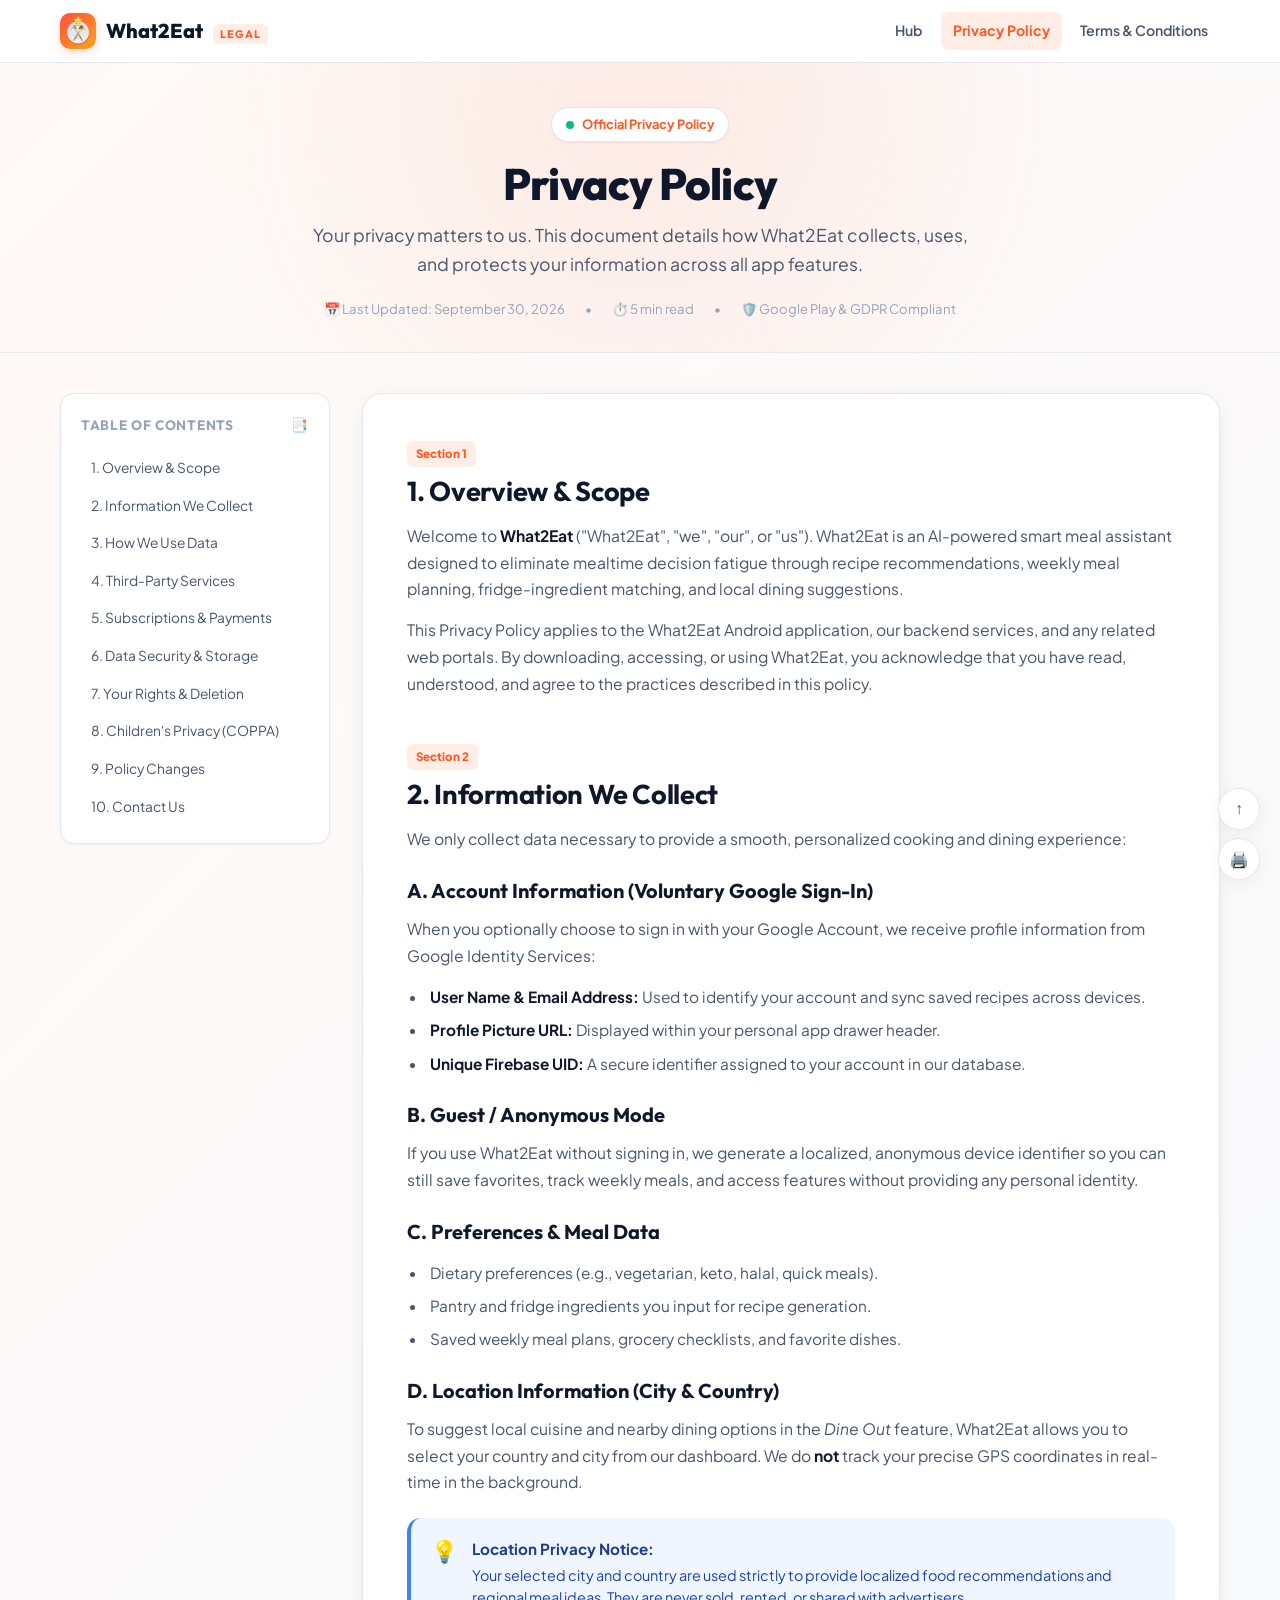
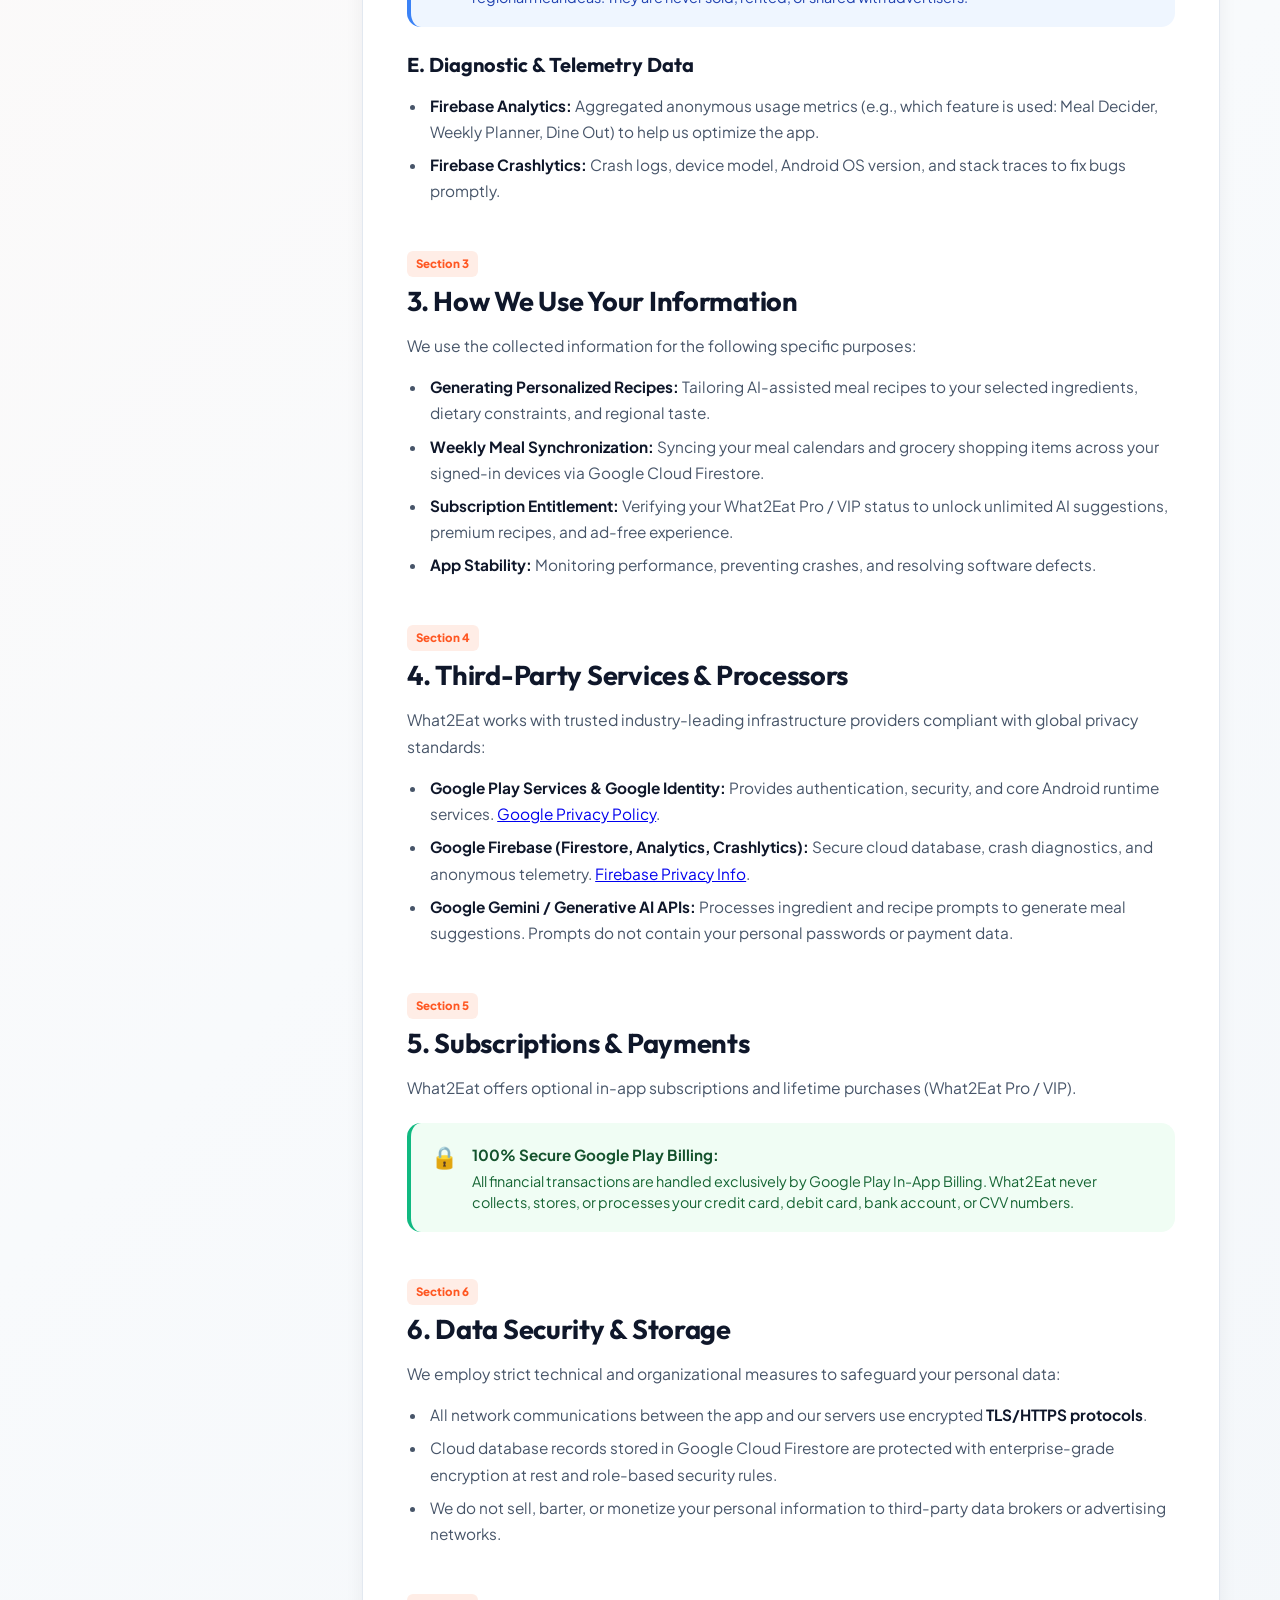
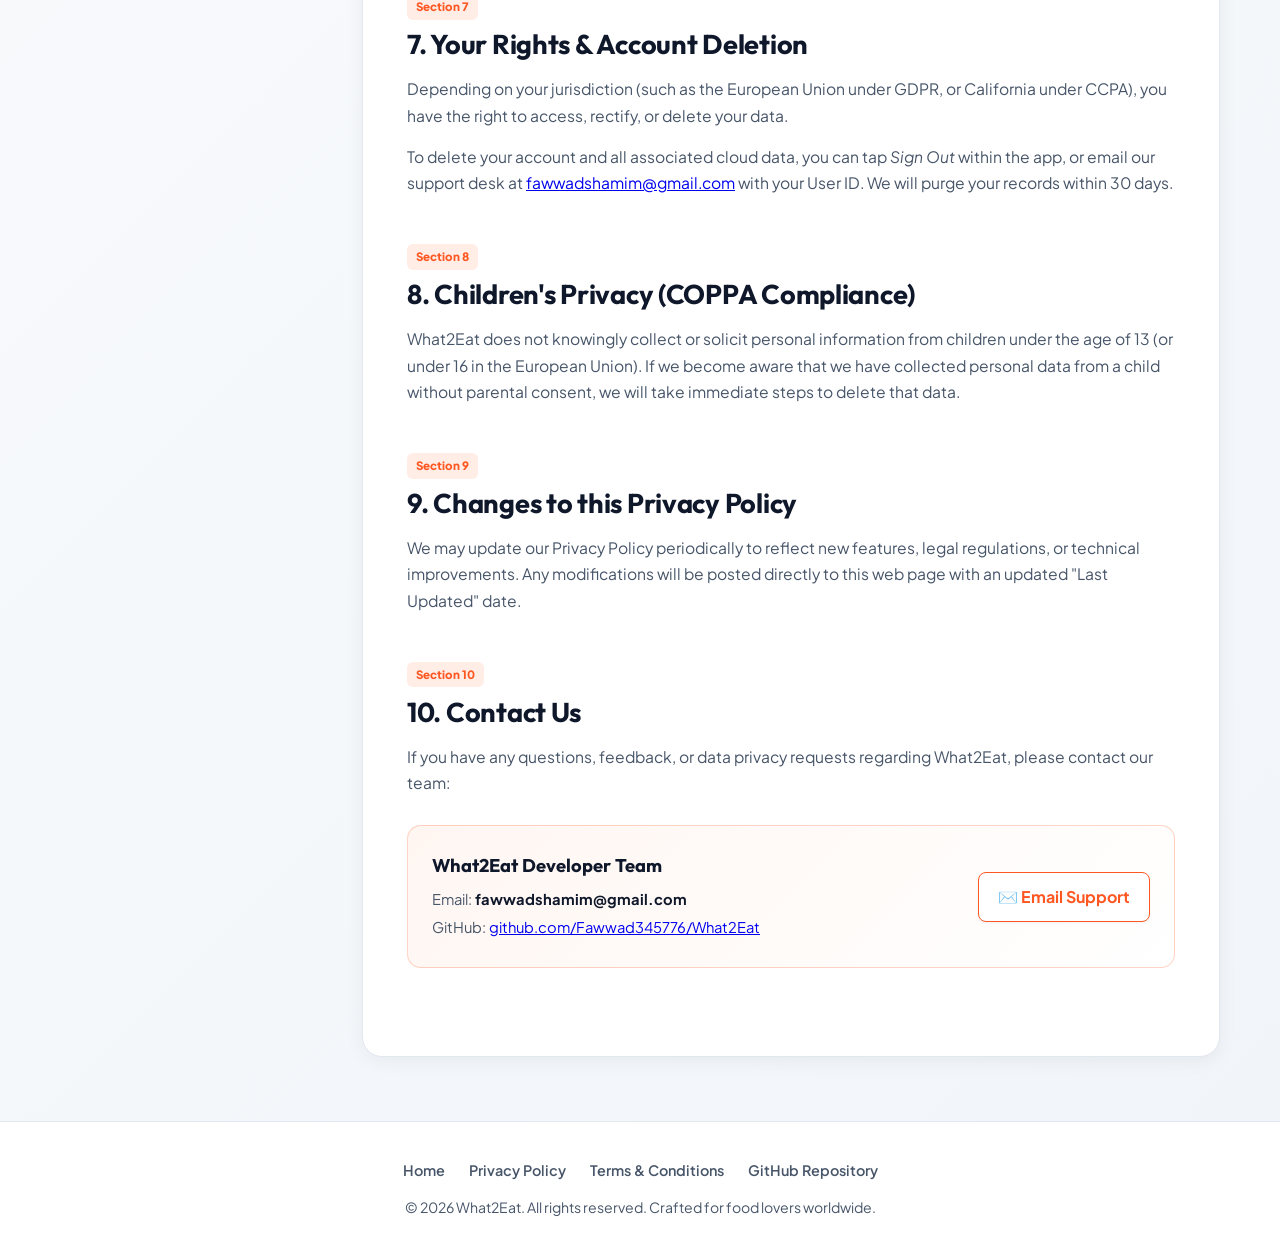
==== commit 440ecc77: "Use official What2Eat app icon and favicon across all legal pages" ====
--- a/docs/privacy.html
+++ b/docs/privacy.html
@@ -8,6 +8,8 @@
   <link rel="preconnect" href="https://fonts.googleapis.com">
   <link rel="preconnect" href="https://fonts.gstatic.com" crossorigin>
   <link href="https://fonts.googleapis.com/css2?family=Outfit:wght@600;700;800&family=Plus+Jakarta+Sans:wght@400;500;600;700&display=swap" rel="stylesheet">
+  <link rel="icon" type="image/png" href="favicon.png">
+  <link rel="apple-touch-icon" href="logo.png">
   <link rel="stylesheet" href="styles.css">
 </head>
 <body>
@@ -16,7 +18,7 @@
   <header class="navbar">
     <div class="nav-container">
       <a href="index.html" class="brand-link" id="brand-logo-link">
-        <div class="brand-icon">🍲</div>
+        <img src="logo.png" alt="What2Eat Logo" class="brand-img-icon">
         <span>What2Eat <span class="brand-badge">Legal</span></span>
       </a>
       <nav class="nav-links">
--- a/docs/styles.css
+++ b/docs/styles.css
@@ -101,6 +101,16 @@
   flex-shrink: 0;
 }
 
+.brand-img-icon {
+  width: 36px;
+  height: 36px;
+  border-radius: 10px;
+  object-fit: cover;
+  box-shadow: 0 3px 10px var(--primary-glow);
+  flex-shrink: 0;
+  display: block;
+}
+
 .brand-badge {
   font-size: 0.68rem;
   text-transform: uppercase;
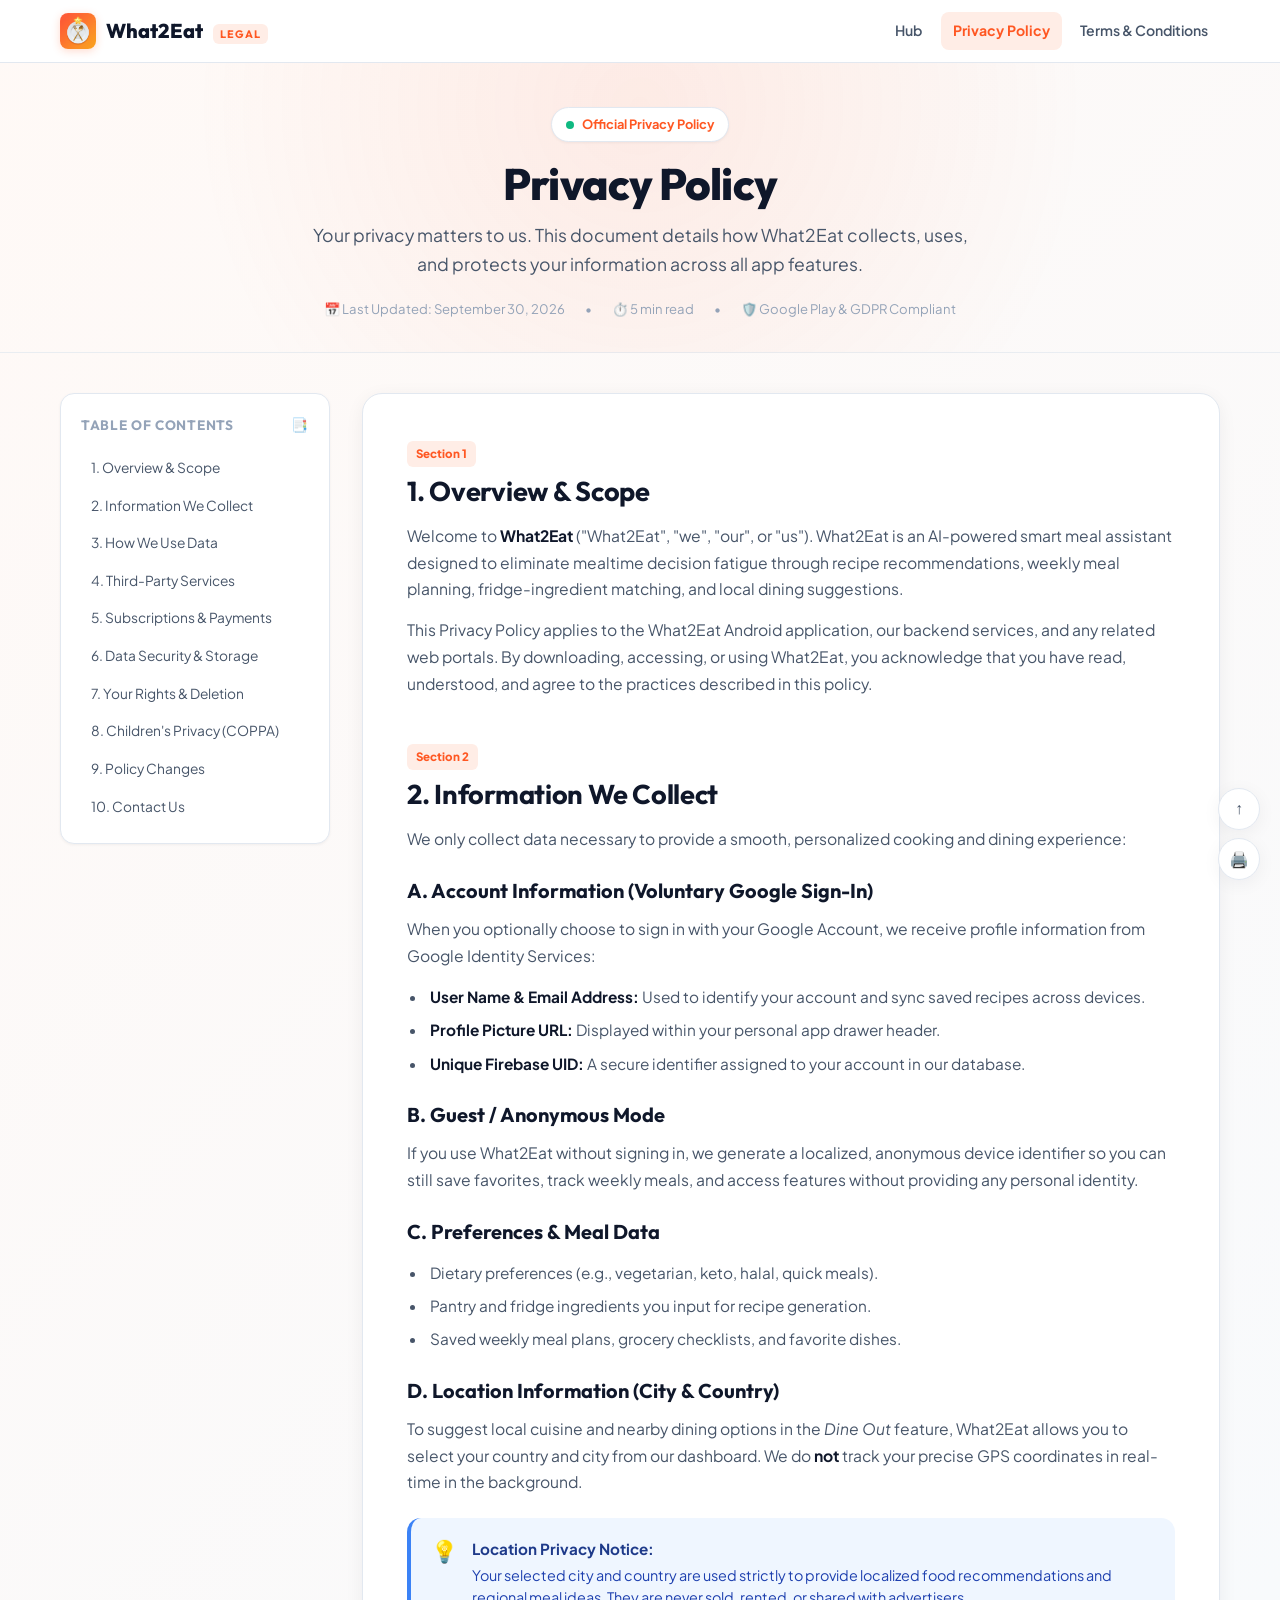
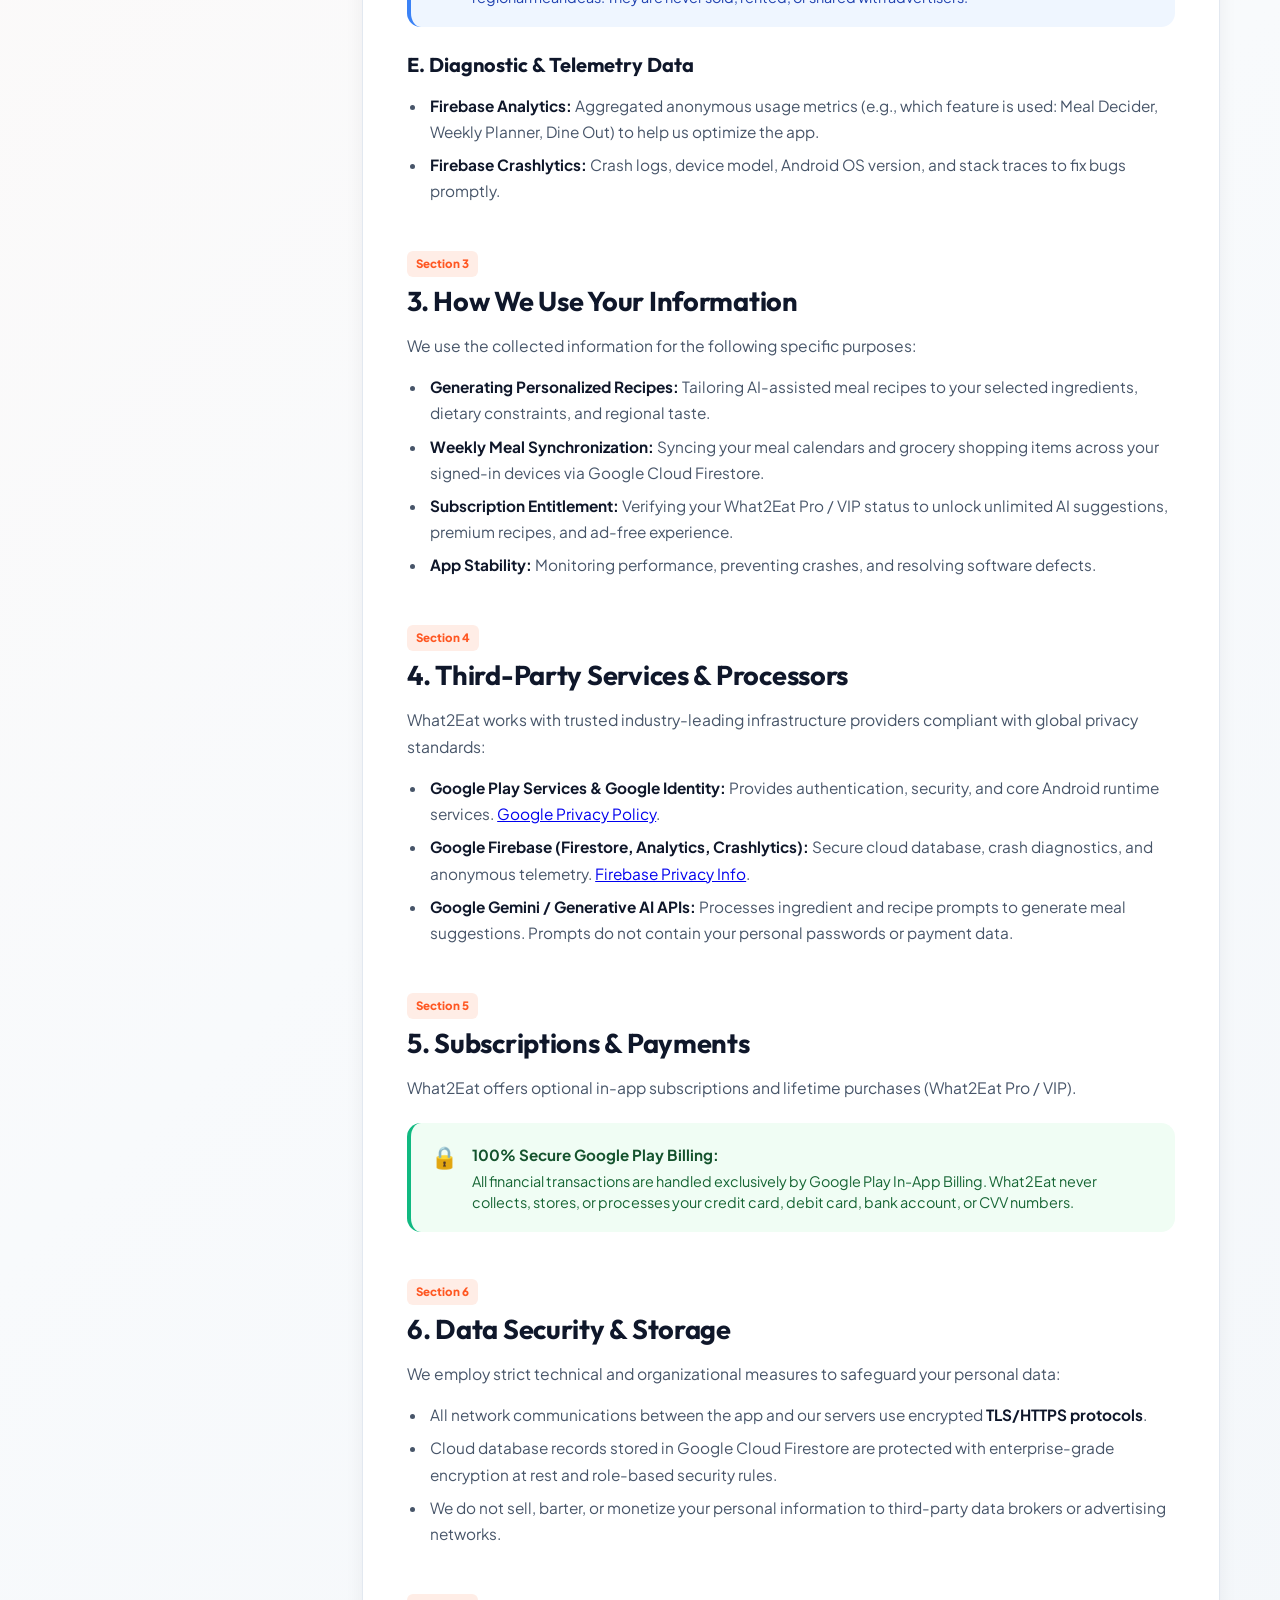
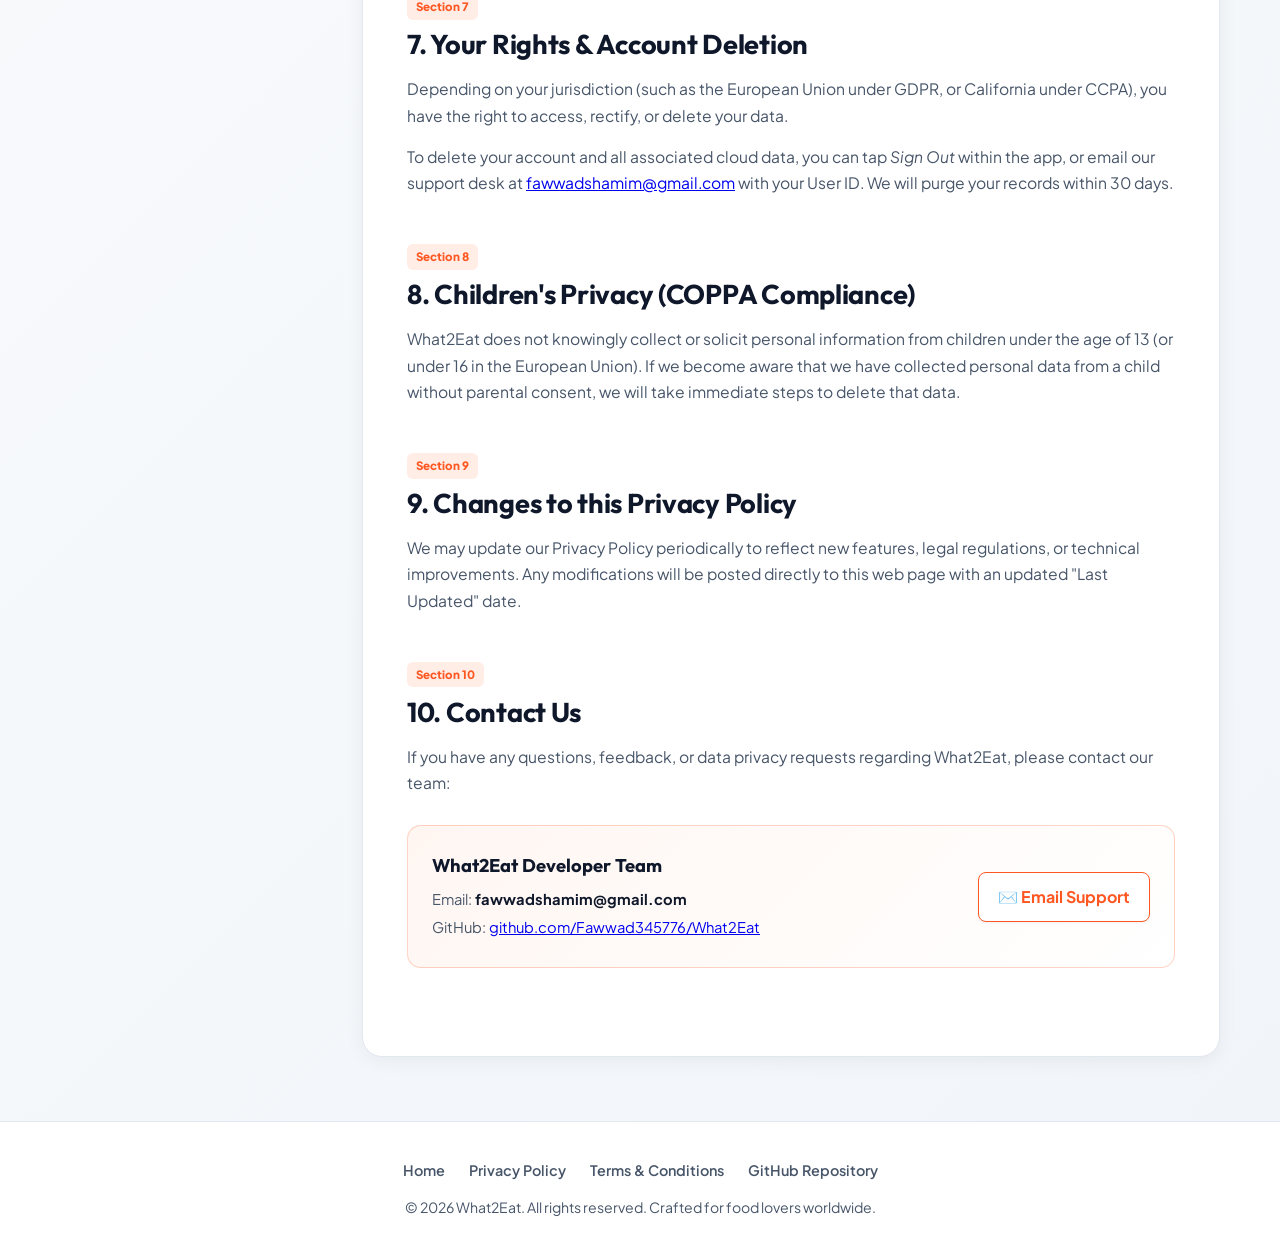
==== commit 6610d065: "Fix navbar logo dimensions with explicit attributes and styles" ====
--- a/docs/privacy.html
+++ b/docs/privacy.html
@@ -10,7 +10,7 @@
   <link href="https://fonts.googleapis.com/css2?family=Outfit:wght@600;700;800&family=Plus+Jakarta+Sans:wght@400;500;600;700&display=swap" rel="stylesheet">
   <link rel="icon" type="image/png" href="favicon.png">
   <link rel="apple-touch-icon" href="logo.png">
-  <link rel="stylesheet" href="styles.css">
+  <link rel="stylesheet" href="styles.css?v=2">
 </head>
 <body>
 
@@ -18,7 +18,7 @@
   <header class="navbar">
     <div class="nav-container">
       <a href="index.html" class="brand-link" id="brand-logo-link">
-        <img src="logo.png" alt="What2Eat Logo" class="brand-img-icon">
+        <img src="logo.png" alt="What2Eat Logo" class="brand-img-icon" width="36" height="36" style="width:36px;height:36px;max-width:36px;max-height:36px;border-radius:8px;object-fit:cover;vertical-align:middle;">
         <span>What2Eat <span class="brand-badge">Legal</span></span>
       </a>
       <nav class="nav-links">
--- a/docs/styles.css
+++ b/docs/styles.css
@@ -101,14 +101,20 @@
   flex-shrink: 0;
 }
 
-.brand-img-icon {
-  width: 36px;
-  height: 36px;
-  border-radius: 10px;
-  object-fit: cover;
-  box-shadow: 0 3px 10px var(--primary-glow);
-  flex-shrink: 0;
-  display: block;
+.brand-img-icon,
+.brand-link img {
+  width: 36px !important;
+  height: 36px !important;
+  max-width: 36px !important;
+  max-height: 36px !important;
+  min-width: 36px !important;
+  min-height: 36px !important;
+  border-radius: 8px !important;
+  object-fit: cover !important;
+  box-shadow: 0 2px 8px var(--primary-glow);
+  flex-shrink: 0 !important;
+  display: inline-block !important;
+  vertical-align: middle;
 }
 
 .brand-badge {
